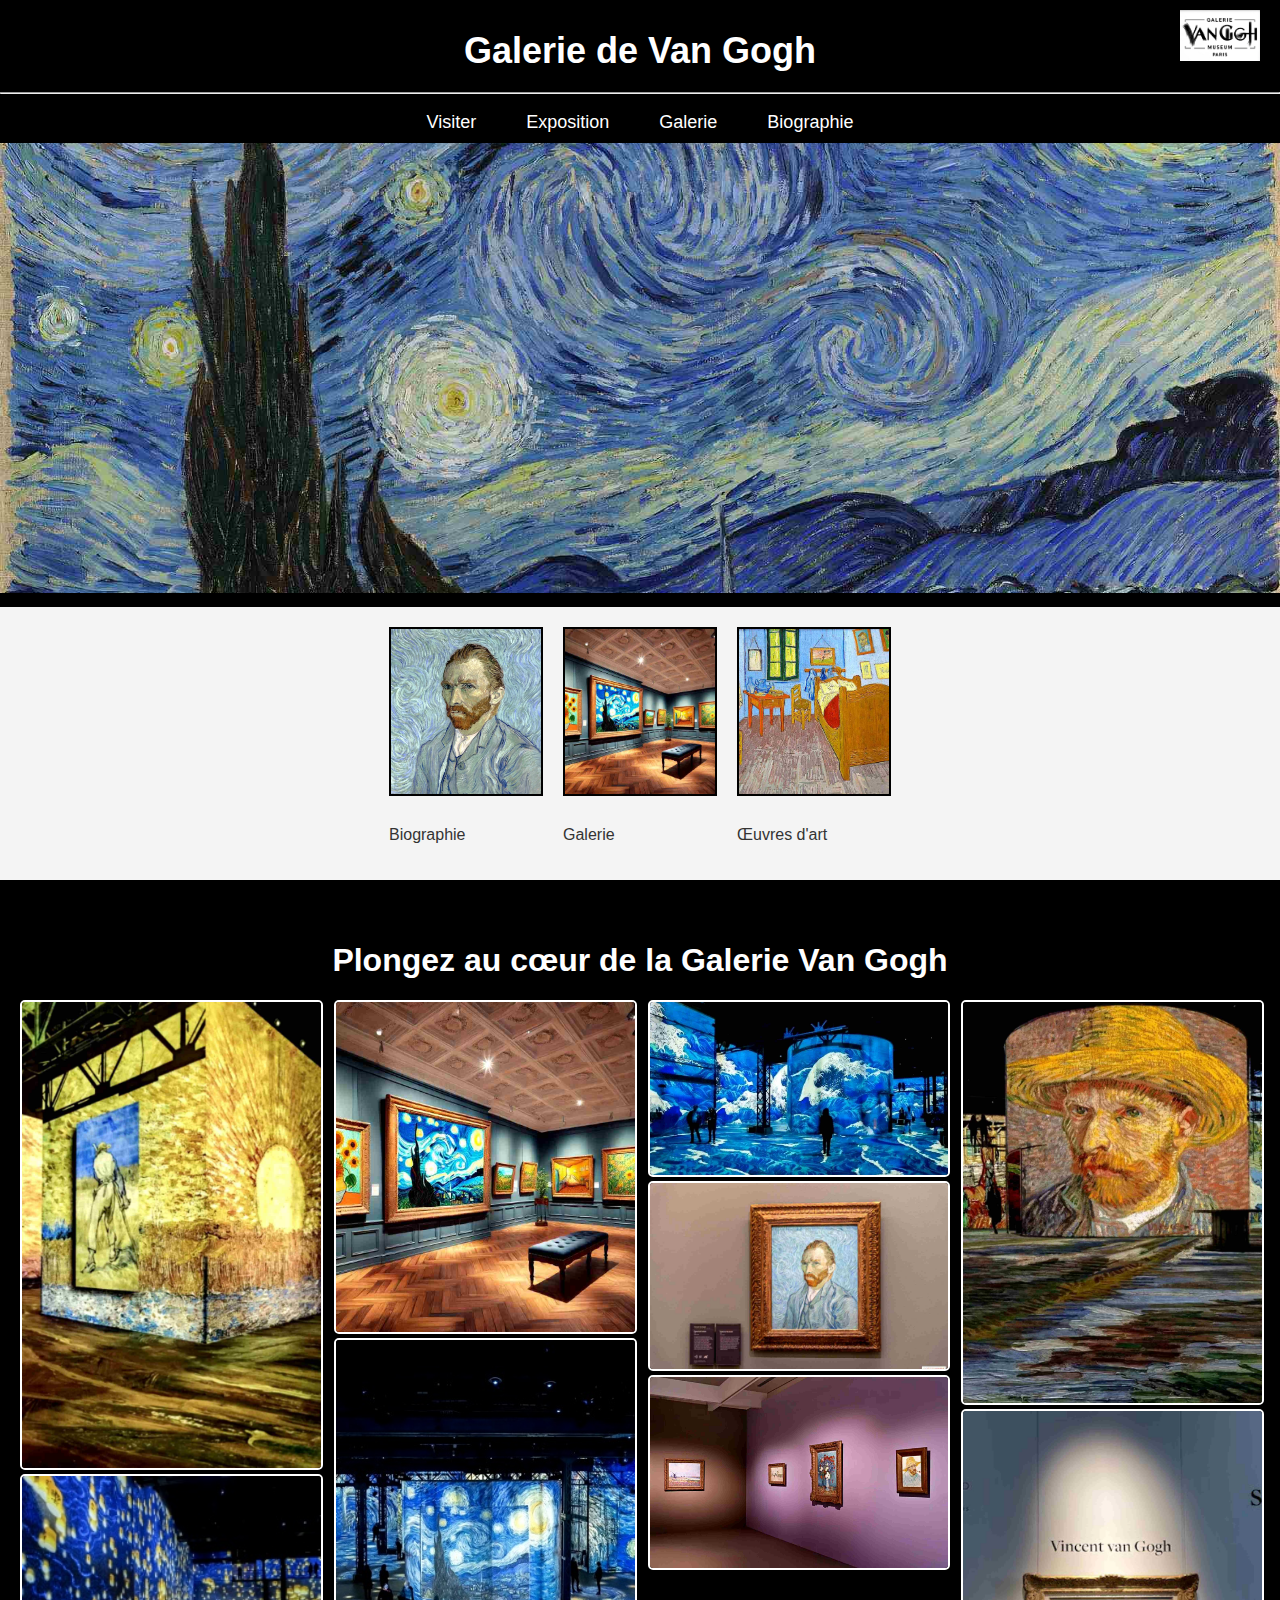
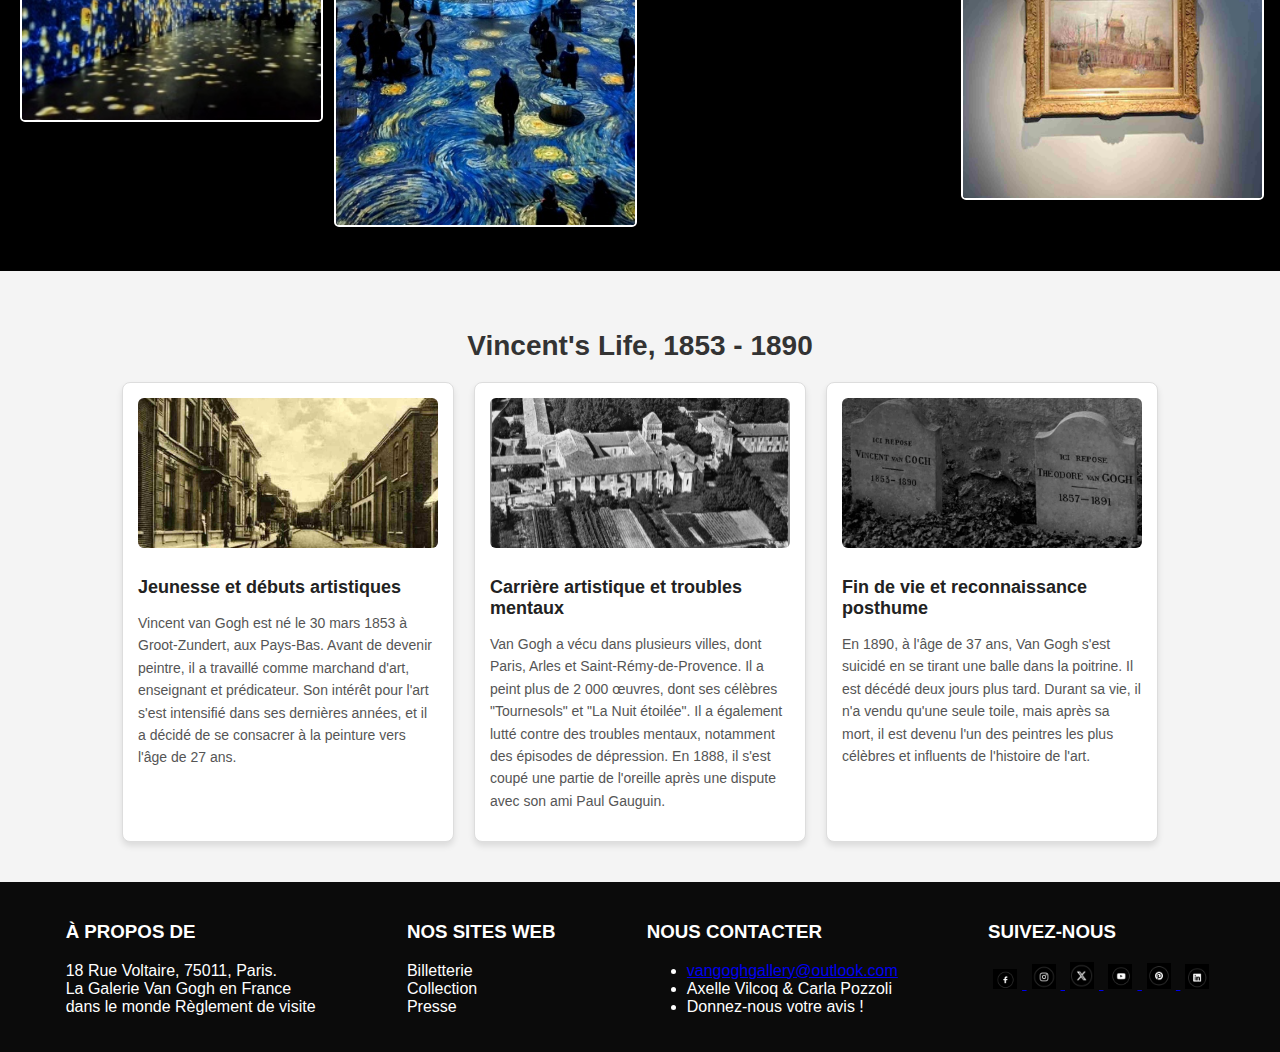
==== index.html @ bdb001a4 "Add files via upload" ====
<!DOCTYPE html>
<html lang="fr">
<head>
    <meta charset="UTF-8">
    <meta name="viewport" content="width=device-width, initial-scale=1.0">
    <title>Galerie Van Gogh</title>
    <link rel="stylesheet" href="style.css">
</head>
<body>
    <header>
        <div class="frame-1">
            <img src="images 2/logo.jpg" alt="Logo de la Galerie Van Gogh" class="logo">
        </div>
        <h1 class="main-title">Galerie de Van Gogh</h1>
        <hr class="separator">
        <nav>
            <ul>
                <li><a href="plan.html">Visiter</a></li>
                <li><a href="exposition.html">Exposition</a></li>
                <li><a href="#galerie">Galerie</a></li>
                <li><a href="#vincent-life">Biographie</a></li>
            </ul>
        </nav>
        <div class="banner">
            <img src="images 2/nuit étoilée.jpg" alt="La Nuit étoilée de Van Gogh">
        </div>
    </header>

    <main>
        <!-- Section Introduction -->
        <section class="intro">
            <div class="card">
                <img src="images 2/portrait.jpg" alt="Portrait de Van Gogh">
                <p>Biographie</p>
            </div>
            <div class="card">
                <img src="images 2/galerie.jpg" alt="Image de la galerie">
                <p>Galerie</p>
            </div>
            <div class="card">
                <img src="images 2/oeuvres.jpg" alt="Œuvre d'art">
                <p>Œuvres d'art</p>
            </div>
        </section>

        <!-- Section Galerie -->
        <section id="galerie">
            <h1>Plongez au cœur de la Galerie Van Gogh</h1>
            <div class="gallery-grid">
                <div class="colonne1">
                    <img src="images 2/jaune.jpg" alt="Autoportrait de Van Gogh">
                    <img src="images 2/immersion.jpg" alt="Exposition immersive">
                </div>
                <div class="colonne2">
                    <img src="images 2/galerie.jpg" alt="Galerie d'art">
                    <img src="images 2/nuit.png" alt="Nuit étoilée">
                </div>
                <div class="colonne3">
                    <img src="images 2/bleu.jpg" alt="exposition">
                    <img src="images 2/vangogh.png" alt="Exposition immersive">
                    <img src="images 2/violet.jpg" alt="Projections artistiques">
                </div>
                <div class="colonne4">
                    <img src="images 2/chapeau.jpg" alt="Salle d'exposition">
                    <img src="images 2/tableau.jpg" alt="Cadre artistique">
                </div>
            </div>
        </section>

        <section class="biographie" id="vincent-life">
            <h1 class="section-title">Vincent's Life, 1853 - 1890</h1>
            <div class="biographie-grid">
                <div class="biographie-card">
                    <img src="images 2/jeunesse.jpg" alt="Vincent van Gogh jeune" class="biographie-img">
                    <h2>Jeunesse et débuts artistiques</h2>
                    <p>Vincent van Gogh est né le 30 mars 1853 à Groot-Zundert, aux Pays-Bas. Avant de devenir peintre, il a travaillé comme marchand d'art, enseignant et prédicateur. Son intérêt pour l'art s'est intensifié dans ses dernières années, et il a décidé de se consacrer à la peinture vers l'âge de 27 ans.</p>
                </div>
                <div class="biographie-card">
                    <img src="images 2/carrière.jpg" alt="Carrière artistique de Vincent van Gogh" class="biographie-img">
                    <h2>Carrière artistique et troubles mentaux</h2>
                    <p>Van Gogh a vécu dans plusieurs villes, dont Paris, Arles et Saint-Rémy-de-Provence. Il a peint plus de 2 000 œuvres, dont ses célèbres "Tournesols" et "La Nuit étoilée". Il a également lutté contre des troubles mentaux, notamment des épisodes de dépression. En 1888, il s'est coupé une partie de l'oreille après une dispute avec son ami Paul Gauguin.</p>
                </div>
                <div class="biographie-card">
                    <img src="images 2/findevie.jpg" alt="Fin de vie de Vincent van Gogh" class="biographie-img">
                    <h2>Fin de vie et reconnaissance posthume</h2>
                    <p>En 1890, à l'âge de 37 ans, Van Gogh s'est suicidé en se tirant une balle dans la poitrine. Il est décédé deux jours plus tard. Durant sa vie, il n'a vendu qu'une seule toile, mais après sa mort, il est devenu l'un des peintres les plus célèbres et influents de l'histoire de l'art.</p>
                </div>
            </div>
        </section>
        
        
    </main>

    <footer>
        <div class="footer-section">
            <h3>À PROPOS DE</h3>
            <p>18 Rue Voltaire, 75011, Paris.<br>La Galerie Van Gogh en France
                dans le monde
                Règlement de visite</p>
        </div>
        <div class="footer-section">
            <h3>NOS SITES WEB</h3>
            <p>Billetterie<br>Collection<br>Presse</p>
        </div>
        <div class="footer-section">
            <h3>NOUS CONTACTER</h3>
            <ul>
                <li><a href="mailto:vangoghgallery@outlook.com">vangoghgallery@outlook.com</a></li>
                <li>Axelle Vilcoq & Carla Pozzoli</li>
                <li>Donnez-nous votre avis !</li>
            </ul>
        </div>
        <div class="footer-section">
            <h3>SUIVEZ-NOUS</h3>
            <div class="social-icons">
                <a href="https://www.facebook.com/share/19MvExBELb/" target="_blank" aria-label="Facebook">
                    <img src="images 2/facebook.jpeg" alt="Facebook">
                </a>
                <a href="https://www.instagram.com/vangoghmuseum/" target="_blank" aria-label="Instagram">
                    <img src="images 2/instagram.jpeg" alt="Instagram">
                </a>
                <a href="https://x.com/vangoghmuseum" target="_blank" aria-label="Twitter">
                    <img src="images 2/twitter.jpeg" alt="Twitter">
                </a>
                <a href="https://m.youtube.com/@VanGoghMuseum" target="_blank" aria-label="YouTube">
                    <img src="images 2/youtube.jpeg" alt="YouTube">
                </a>
                <a href="https://fr.pinterest.com/axellevlq/" target="_blank" aria-label="Pinterest">
                    <img src="images 2/pinterest.jpeg" alt="Pinterest">
                </a>
                <a href="https://www.linkedin.com/in/axelle-vilcoq-04604a271/" target="_blank" aria-label="LinkedIn">
                    <img src="images 2/linkedin.jpeg" alt="LinkedIn">
                </a>
            </div>
        </div>
    </footer>
</body>
</html>
---- style.css ----
body {
    font-family: 'Kaisei HarunoUmi', sans-serif;
    margin: 0;
    padding: 0;
    background-color: #f4f4f4;
    color: #333;
}

header {
    text-align: center;
    background-color: #000;
    color: #fff;
    padding: 10px 0;
}

.frame-1 .logo {
    position: absolute;
    top: 10px;
    right: 20px;
    width: 80px;
}

.main-title {
    font-size: 36px;
    margin: 20px 0;
}

.banner img {
    width: 100%;
    max-width: 1450px;
    height: 450px;
    object-fit: cover;
}

nav {
    background-color: #000;
    padding: 10px 0;
}

nav ul {
    display: flex;
    justify-content: center;
    list-style: none;
    padding: 0;
    margin: 0;
}

nav li {
    margin: 0 15px;
}

nav a {
    color: #fff;
    text-decoration: none;
    font-size: 18px;
    padding: 5px 10px;
}

nav a:hover {
    background-color: #555;
    border-radius: 5px;
}

.intro {
    display: flex;
    justify-content: center;
    gap: 20px;
    margin: 20px;
}

.card img {
    width: 150px;
    border: 2px solid #000;
    margin-bottom: 10px;
}

#galerie {
    background-color: #000;
    color: #fff;
    padding: 40px 20px;
    text-align: center;
}

.gallery-grid {
    display: grid;
    grid-template-columns: repeat(4, 1fr);
    gap: 15px;
}

.gallery-grid img {
    width: 100%;
    height: auto;
    border: 2px solid #fff;
    border-radius: 5px;
}
/* Section Biographie */
.biographie {
    background-color: #f4f4f4;
    padding: 40px 20px;
    text-align: center;
}

.section-title {
    font-size: 28px;
    color: #333;
    margin-bottom: 20px;
    font-weight: bold;
    text-transform: none;
}

.biographie-grid {
    display: flex;
    justify-content: center;
    gap: 20px;
    flex-wrap: wrap;
}

.biographie-card {
    background-color: #fff;
    border: 1px solid #ddd;
    border-radius: 8px;
    width: 300px;
    padding: 15px;
    text-align: left;
    box-shadow: 0 4px 6px rgba(0, 0, 0, 0.1);
    transition: transform 0.2s ease, box-shadow 0.2s ease;
}

.biographie-card:hover {
    transform: translateY(-5px);
    box-shadow: 0 8px 12px rgba(0, 0, 0, 0.2);
}

.biographie-img {
    width: 100%;
    height: 150px;
    object-fit: cover;
    border-radius: 6px;
    margin-bottom: 10px;
}

.biographie-card h2 {
    font-size: 18px;
    color: #222;
    margin-bottom: 10px;
    font-weight: bold;
}

.biographie-card p {
    font-size: 14px;
    color: #555;
    line-height: 1.6;
}

/* Responsive Design */
@media screen and (max-width: 768px) {
    .biographie-grid {
        flex-direction: column;
        align-items: center;
    }

    .biographie-card {
        width: 100%;
        max-width: 400px;
    }
}

footer {
    background-color: #0b0b0b;
    color: #fff;
    display: flex;
    justify-content: space-around;
    padding: 20px;
}

footer .footer-section {
    max-width: 250px;
}

.social-icons img {
    width: 24px;
    margin: 0 5px;
    transition: transform 0.3s ease;
}

.social-icons img:hover {
    transform: scale(1.1);
}

/* Responsive design */
@media screen and (max-width: 768px) {
    .intro {
        flex-direction: column;
        align-items: center;
    }

    .gallery-grid {
        grid-template-columns: repeat(2, 1fr);
    }

    footer {
        flex-direction: column;
        align-items: center;
    }
}

@media screen and (max-width: 480px) {
    .main-title {
        font-size: 24px;
    }

    .gallery-grid {
        grid-template-columns: 1fr;
    }
}


/* Responsive Design pour les petits écrans */
@media screen and (max-width: 768px) {
    footer {
        padding: 15px;
    }

    .social-icons img {
        width: 20px; /* Réduction des icônes sur les petits écrans */
    }
}
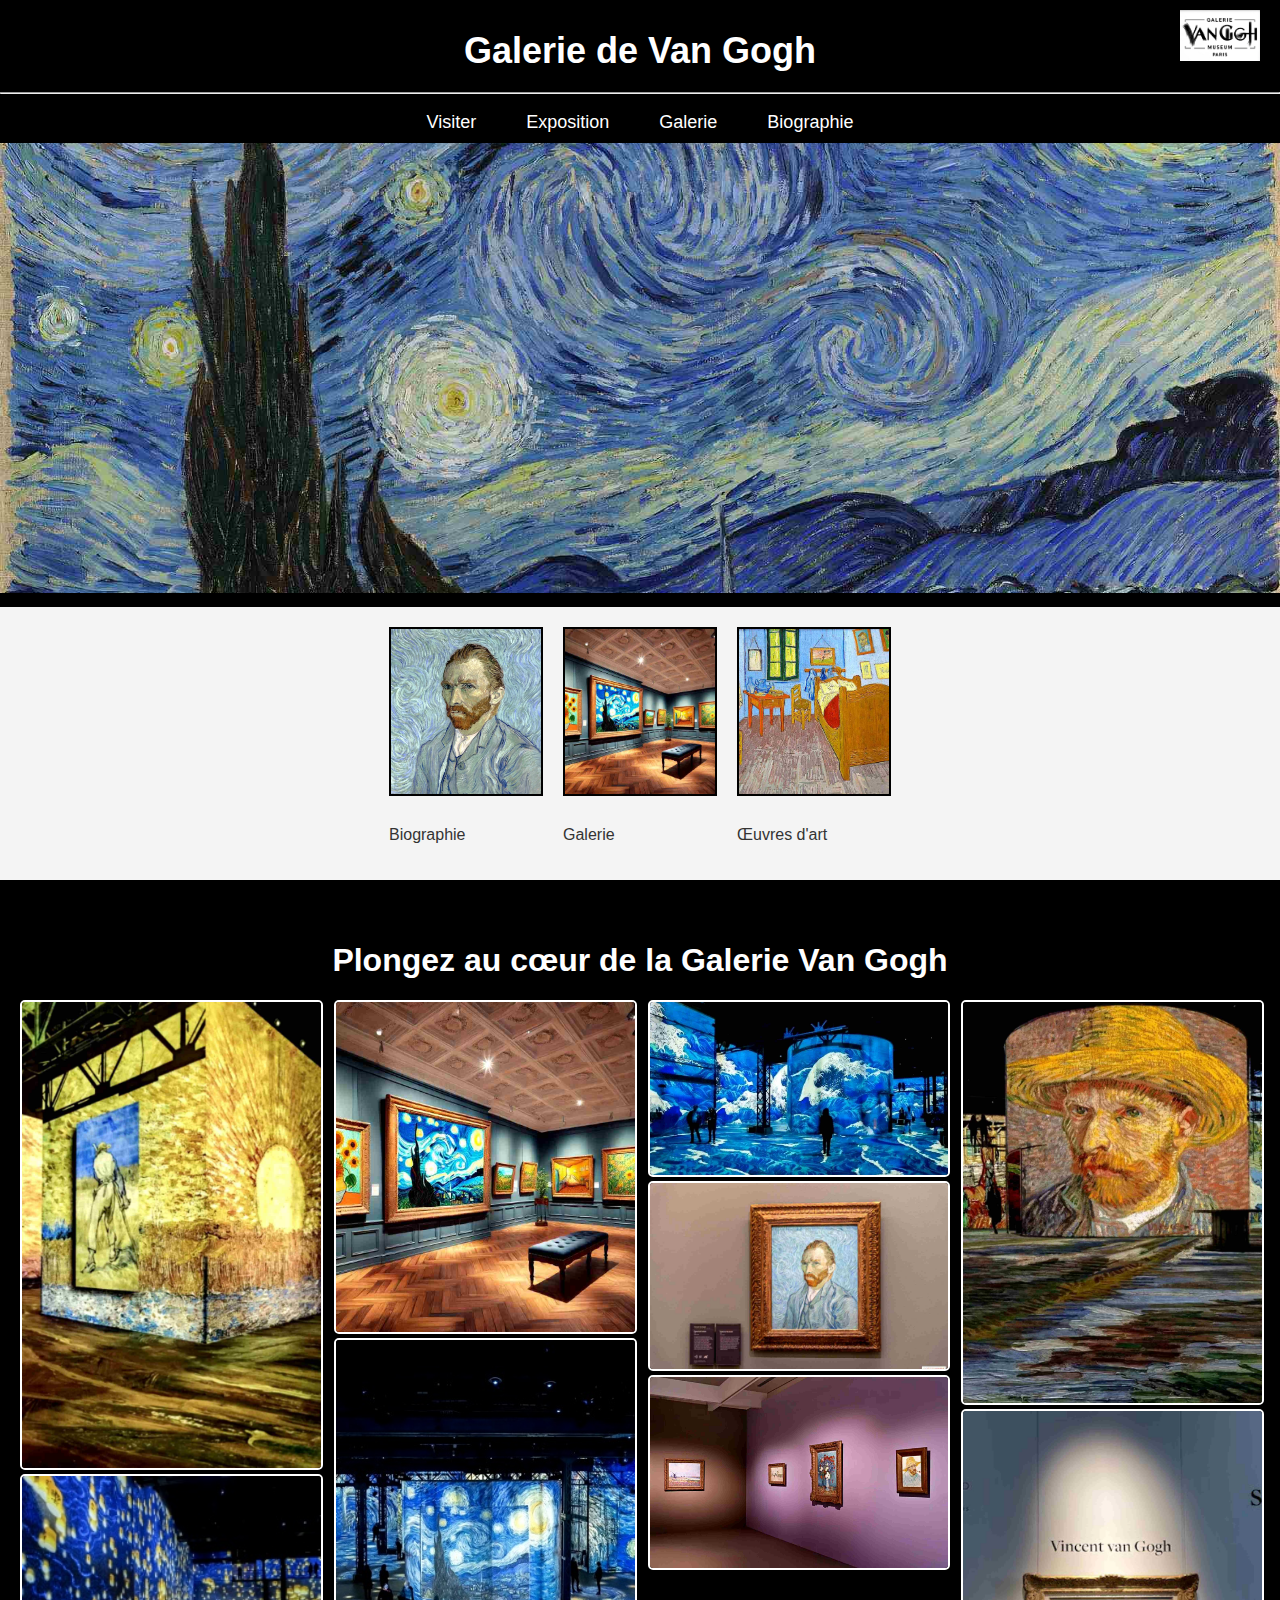
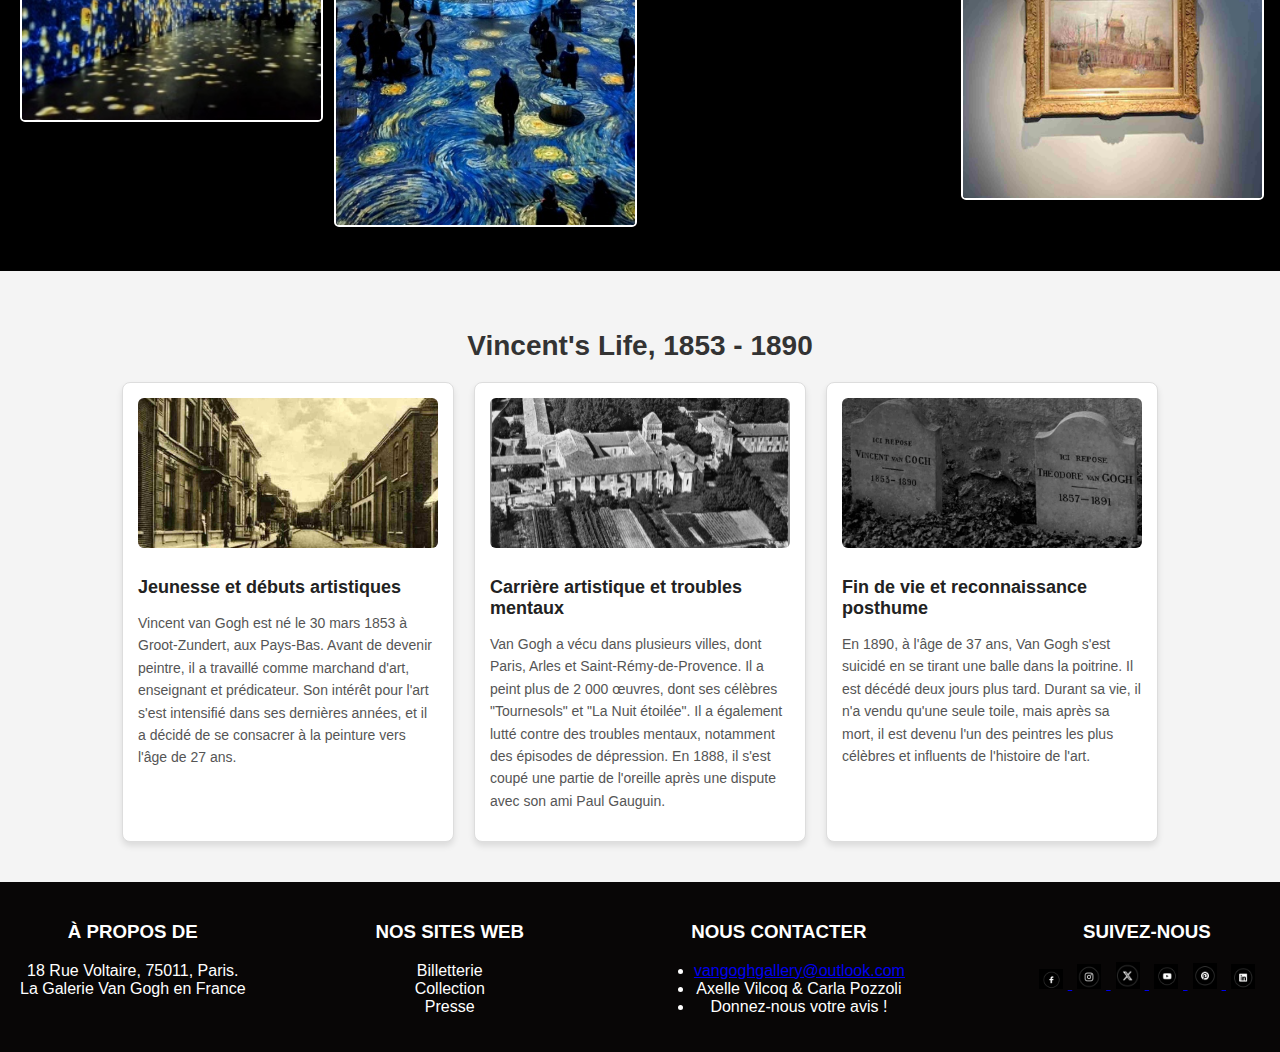
==== commit 2e22c078: "Add files via upload" ====
--- a/index.html
+++ b/index.html
@@ -9,7 +9,7 @@
 <body>
     <header>
         <div class="frame-1">
-            <img src="images 2/logo.jpg" alt="Logo de la Galerie Van Gogh" class="logo">
+            <img src="images 2/logo.png" alt="Logo de la Galerie Van Gogh" class="logo">
         </div>
         <h1 class="main-title">Galerie de Van Gogh</h1>
         <hr class="separator">
@@ -22,7 +22,7 @@
             </ul>
         </nav>
         <div class="banner">
-            <img src="images 2/nuit étoilée.jpg" alt="La Nuit étoilée de Van Gogh">
+            <img src="images 2/nuit étoilée.png" alt="La Nuit étoilée de Van Gogh">
         </div>
     </header>
 
@@ -30,15 +30,15 @@
         <!-- Section Introduction -->
         <section class="intro">
             <div class="card">
-                <img src="images 2/portrait.jpg" alt="Portrait de Van Gogh">
+                <img src="images 2/portrait.png" alt="Portrait de Van Gogh">
                 <p>Biographie</p>
             </div>
             <div class="card">
-                <img src="images 2/galerie.jpg" alt="Image de la galerie">
+                <img src="images 2/galerie.png" alt="Image de la galerie">
                 <p>Galerie</p>
             </div>
             <div class="card">
-                <img src="images 2/oeuvres.jpg" alt="Œuvre d'art">
+                <img src="images 2/oeuvres.png" alt="Œuvre d'art">
                 <p>Œuvres d'art</p>
             </div>
         </section>
@@ -48,21 +48,21 @@
             <h1>Plongez au cœur de la Galerie Van Gogh</h1>
             <div class="gallery-grid">
                 <div class="colonne1">
-                    <img src="images 2/jaune.jpg" alt="Autoportrait de Van Gogh">
-                    <img src="images 2/immersion.jpg" alt="Exposition immersive">
+                    <img src="images 2/jaune.png" alt="Autoportrait de Van Gogh">
+                    <img src="images 2/immersion.png" alt="Exposition immersive">
                 </div>
                 <div class="colonne2">
-                    <img src="images 2/galerie.jpg" alt="Galerie d'art">
+                    <img src="images 2/galerie.png" alt="Galerie d'art">
                     <img src="images 2/nuit.png" alt="Nuit étoilée">
                 </div>
                 <div class="colonne3">
-                    <img src="images 2/bleu.jpg" alt="exposition">
+                    <img src="images 2/bleu.png" alt="exposition">
                     <img src="images 2/vangogh.png" alt="Exposition immersive">
-                    <img src="images 2/violet.jpg" alt="Projections artistiques">
+                    <img src="images 2/violet.png" alt="Projections artistiques">
                 </div>
                 <div class="colonne4">
-                    <img src="images 2/chapeau.jpg" alt="Salle d'exposition">
-                    <img src="images 2/tableau.jpg" alt="Cadre artistique">
+                    <img src="images 2/chapeau.png" alt="Salle d'exposition">
+                    <img src="images 2/tableau.png" alt="Cadre artistique">
                 </div>
             </div>
         </section>
@@ -71,17 +71,17 @@
             <h1 class="section-title">Vincent's Life, 1853 - 1890</h1>
             <div class="biographie-grid">
                 <div class="biographie-card">
-                    <img src="images 2/jeunesse.jpg" alt="Vincent van Gogh jeune" class="biographie-img">
+                    <img src="images 2/jeunesse.png" alt="Vincent van Gogh jeune" class="biographie-img">
                     <h2>Jeunesse et débuts artistiques</h2>
                     <p>Vincent van Gogh est né le 30 mars 1853 à Groot-Zundert, aux Pays-Bas. Avant de devenir peintre, il a travaillé comme marchand d'art, enseignant et prédicateur. Son intérêt pour l'art s'est intensifié dans ses dernières années, et il a décidé de se consacrer à la peinture vers l'âge de 27 ans.</p>
                 </div>
                 <div class="biographie-card">
-                    <img src="images 2/carrière.jpg" alt="Carrière artistique de Vincent van Gogh" class="biographie-img">
+                    <img src="images 2/carrière.png" alt="Carrière artistique de Vincent van Gogh" class="biographie-img">
                     <h2>Carrière artistique et troubles mentaux</h2>
                     <p>Van Gogh a vécu dans plusieurs villes, dont Paris, Arles et Saint-Rémy-de-Provence. Il a peint plus de 2 000 œuvres, dont ses célèbres "Tournesols" et "La Nuit étoilée". Il a également lutté contre des troubles mentaux, notamment des épisodes de dépression. En 1888, il s'est coupé une partie de l'oreille après une dispute avec son ami Paul Gauguin.</p>
                 </div>
                 <div class="biographie-card">
-                    <img src="images 2/findevie.jpg" alt="Fin de vie de Vincent van Gogh" class="biographie-img">
+                    <img src="images 2/findevie.png" alt="Fin de vie de Vincent van Gogh" class="biographie-img">
                     <h2>Fin de vie et reconnaissance posthume</h2>
                     <p>En 1890, à l'âge de 37 ans, Van Gogh s'est suicidé en se tirant une balle dans la poitrine. Il est décédé deux jours plus tard. Durant sa vie, il n'a vendu qu'une seule toile, mais après sa mort, il est devenu l'un des peintres les plus célèbres et influents de l'histoire de l'art.</p>
                 </div>
@@ -94,9 +94,7 @@
     <footer>
         <div class="footer-section">
             <h3>À PROPOS DE</h3>
-            <p>18 Rue Voltaire, 75011, Paris.<br>La Galerie Van Gogh en France
-                dans le monde
-                Règlement de visite</p>
+            <p>18 Rue Voltaire, 75011, Paris.<br>La Galerie Van Gogh en France</p>
         </div>
         <div class="footer-section">
             <h3>NOS SITES WEB</h3>
--- a/style.css
+++ b/style.css
@@ -152,31 +152,21 @@
     line-height: 1.6;
 }
 
-/* Responsive Design */
-@media screen and (max-width: 768px) {
-    .biographie-grid {
-        flex-direction: column;
-        align-items: center;
-    }
-
-    .biographie-card {
-        width: 100%;
-        max-width: 400px;
-    }
-}
-
+/* Style global pour le footer */
 footer {
-    background-color: #0b0b0b;
-    color: #fff;
-    display: flex;
-    justify-content: space-around;
+    background-color: #080606;
+    color: white;
+    display: flex;
+    justify-content: space-between;
     padding: 20px;
-}
-
-footer .footer-section {
+    text-align: center;
+}
+
+footer div {
     max-width: 250px;
 }
 
+/* Icônes des réseaux sociaux */
 .social-icons img {
     width: 24px;
     margin: 0 5px;
@@ -187,41 +177,52 @@
     transform: scale(1.1);
 }
 
-/* Responsive design */
+/* Responsive Design global */
 @media screen and (max-width: 768px) {
+    /* Footer */
+    footer {
+        flex-direction: column;
+        align-items: center;
+        padding: 15px; /* Réduction du padding */
+    }
+
+    .social-icons img {
+        width: 20px; /* Réduction des icônes */
+    }
+
+    /* Section biographie */
+    .biographie-grid {
+        flex-direction: column;
+        align-items: center;
+    }
+
+    .biographie-card {
+        width: 100%;
+        max-width: 400px;
+    }
+
+    /* Section intro */
     .intro {
         flex-direction: column;
         align-items: center;
     }
 
+    /* Galerie */
     .gallery-grid {
-        grid-template-columns: repeat(2, 1fr);
-    }
-
-    footer {
-        flex-direction: column;
-        align-items: center;
-    }
-}
-
+        grid-template-columns: repeat(2, 1fr); /* Deux colonnes */
+        gap: 15px; /* Espacement entre les éléments */
+    }
+}
+
+/* Responsive pour les écrans très petits */
 @media screen and (max-width: 480px) {
+    /* Titre principal */
     .main-title {
-        font-size: 24px;
-    }
-
+        font-size: 24px; /* Taille réduite pour les petits écrans */
+    }
+
+    /* Galerie */
     .gallery-grid {
-        grid-template-columns: 1fr;
-    }
-}
-
-
-/* Responsive Design pour les petits écrans */
-@media screen and (max-width: 768px) {
-    footer {
-        padding: 15px;
-    }
-
-    .social-icons img {
-        width: 20px; /* Réduction des icônes sur les petits écrans */
-    }
-}
+        grid-template-columns: 1fr; /* Une seule colonne */
+    }
+}
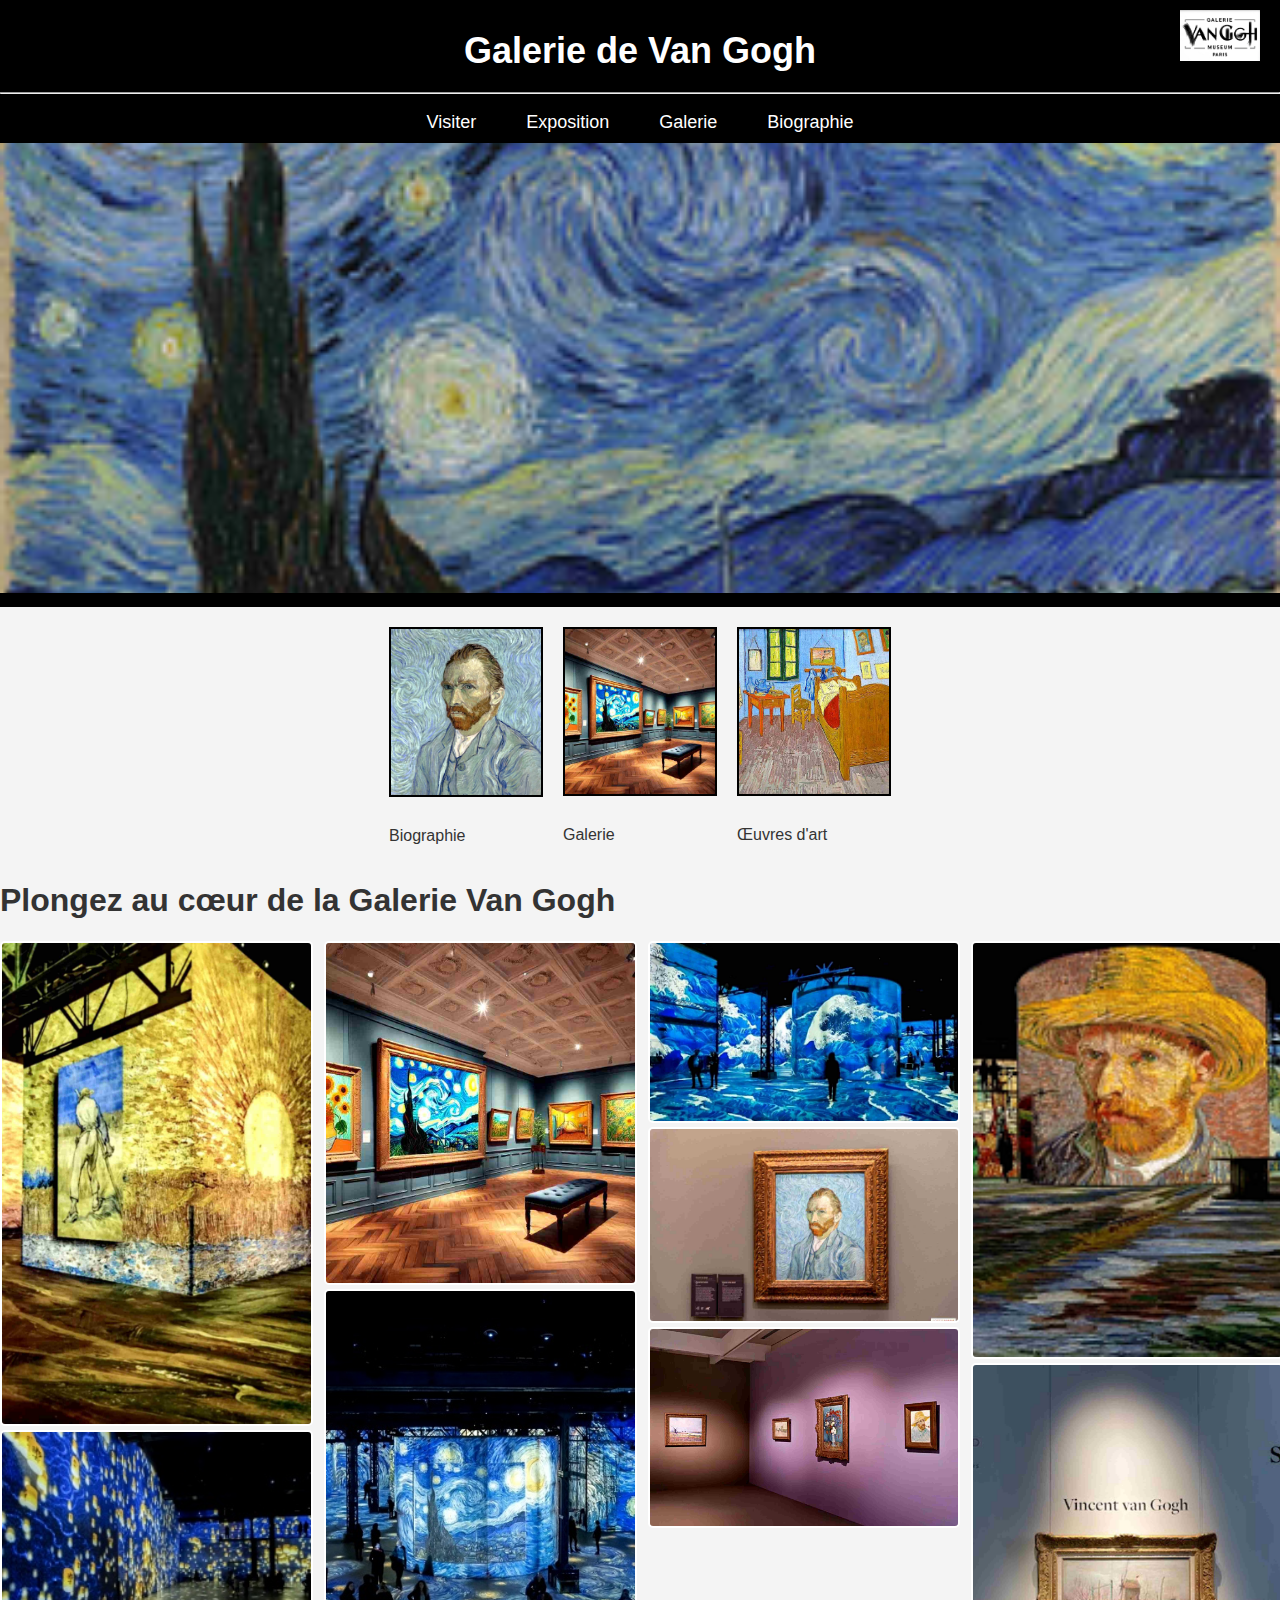
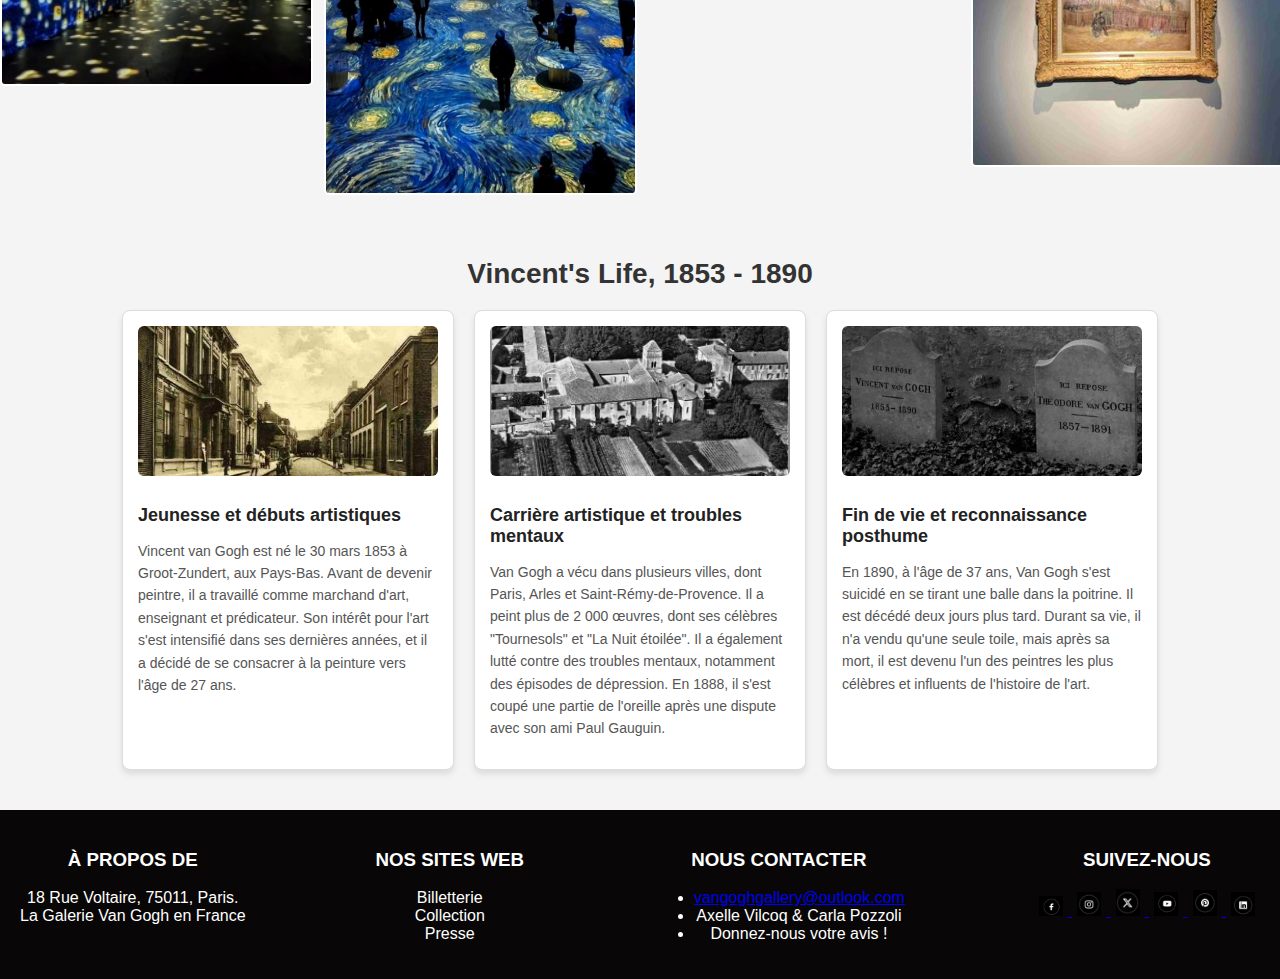
==== commit dca65144: "index.html" ====
--- a/index.html
+++ b/index.html
@@ -27,7 +27,7 @@
     </header>
 
     <main>
-        <!-- Section Introduction -->
+        
         <section class="intro">
             <div class="card">
                 <img src="images 2/portrait.png" alt="Portrait de Van Gogh">
@@ -44,7 +44,7 @@
         </section>
 
         <!-- Section Galerie -->
-        <section id="galerie">
+    
             <h1>Plongez au cœur de la Galerie Van Gogh</h1>
             <div class="gallery-grid">
                 <div class="colonne1">
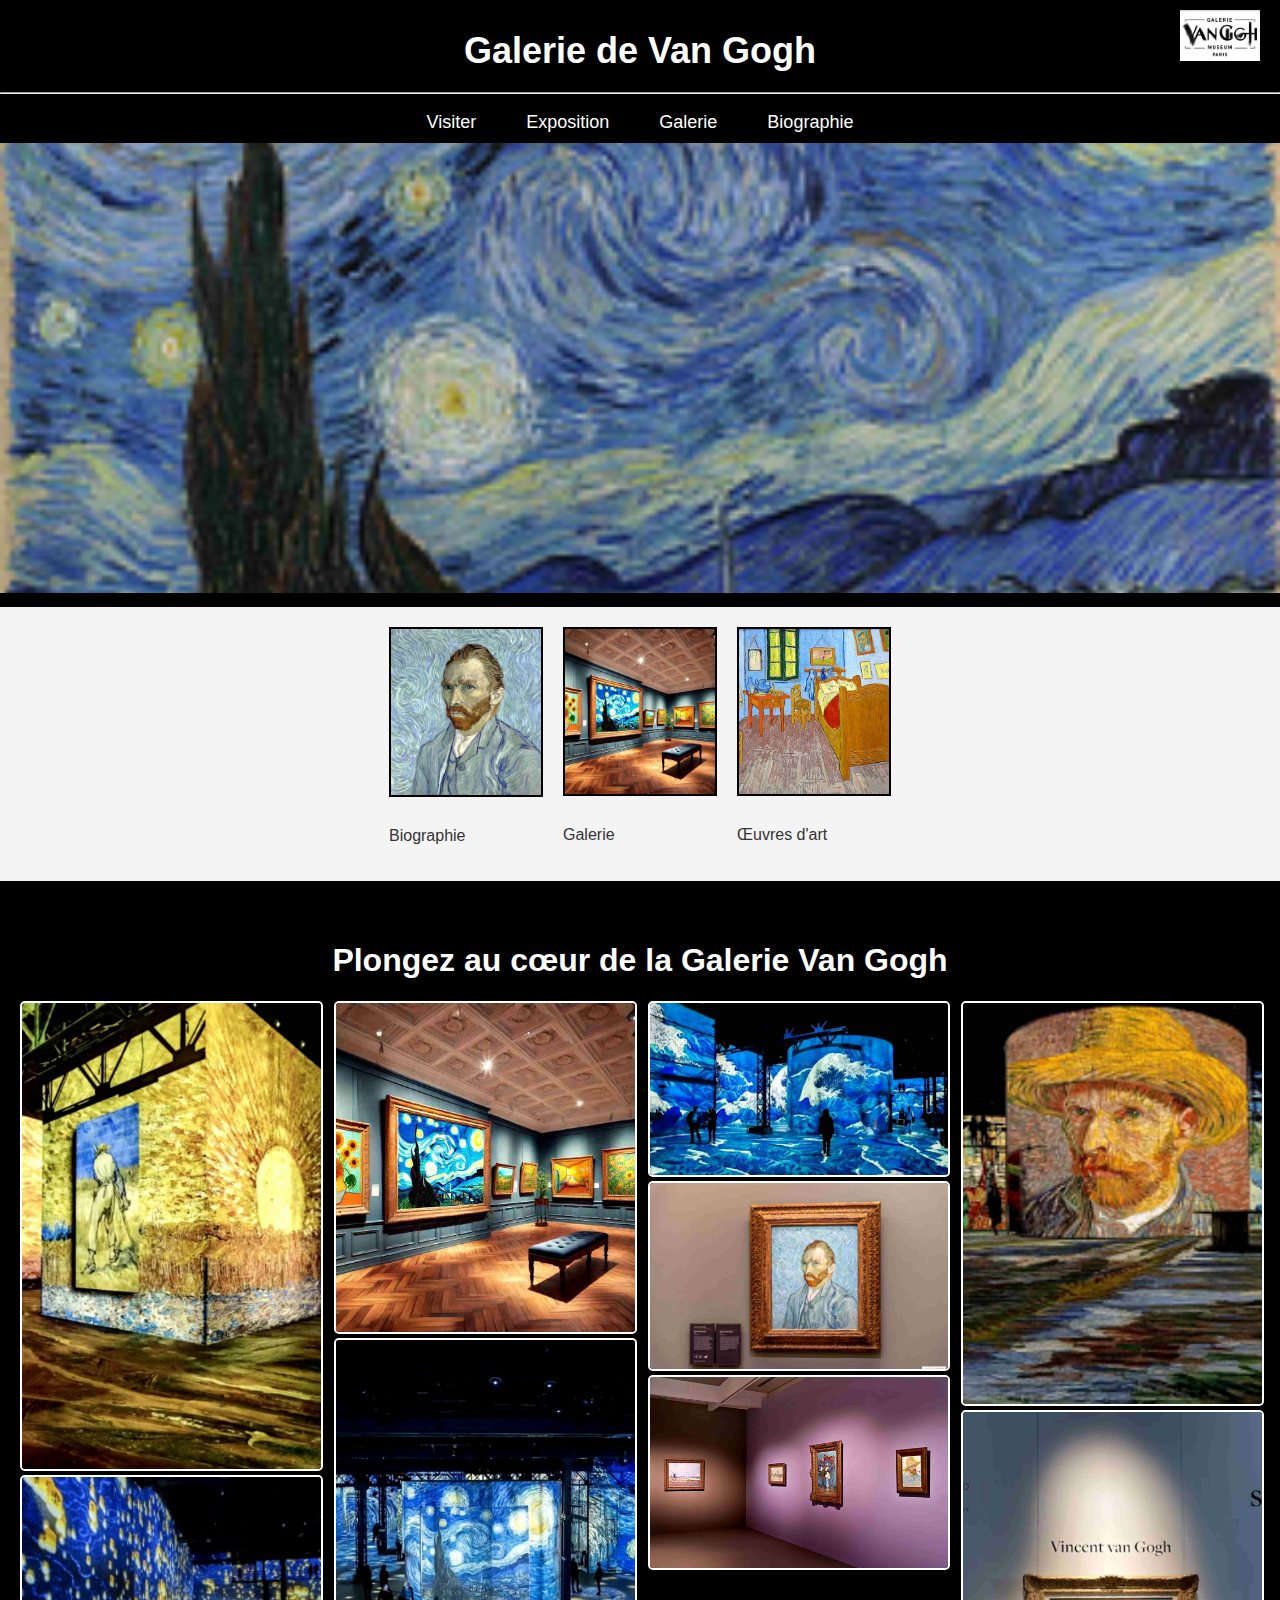
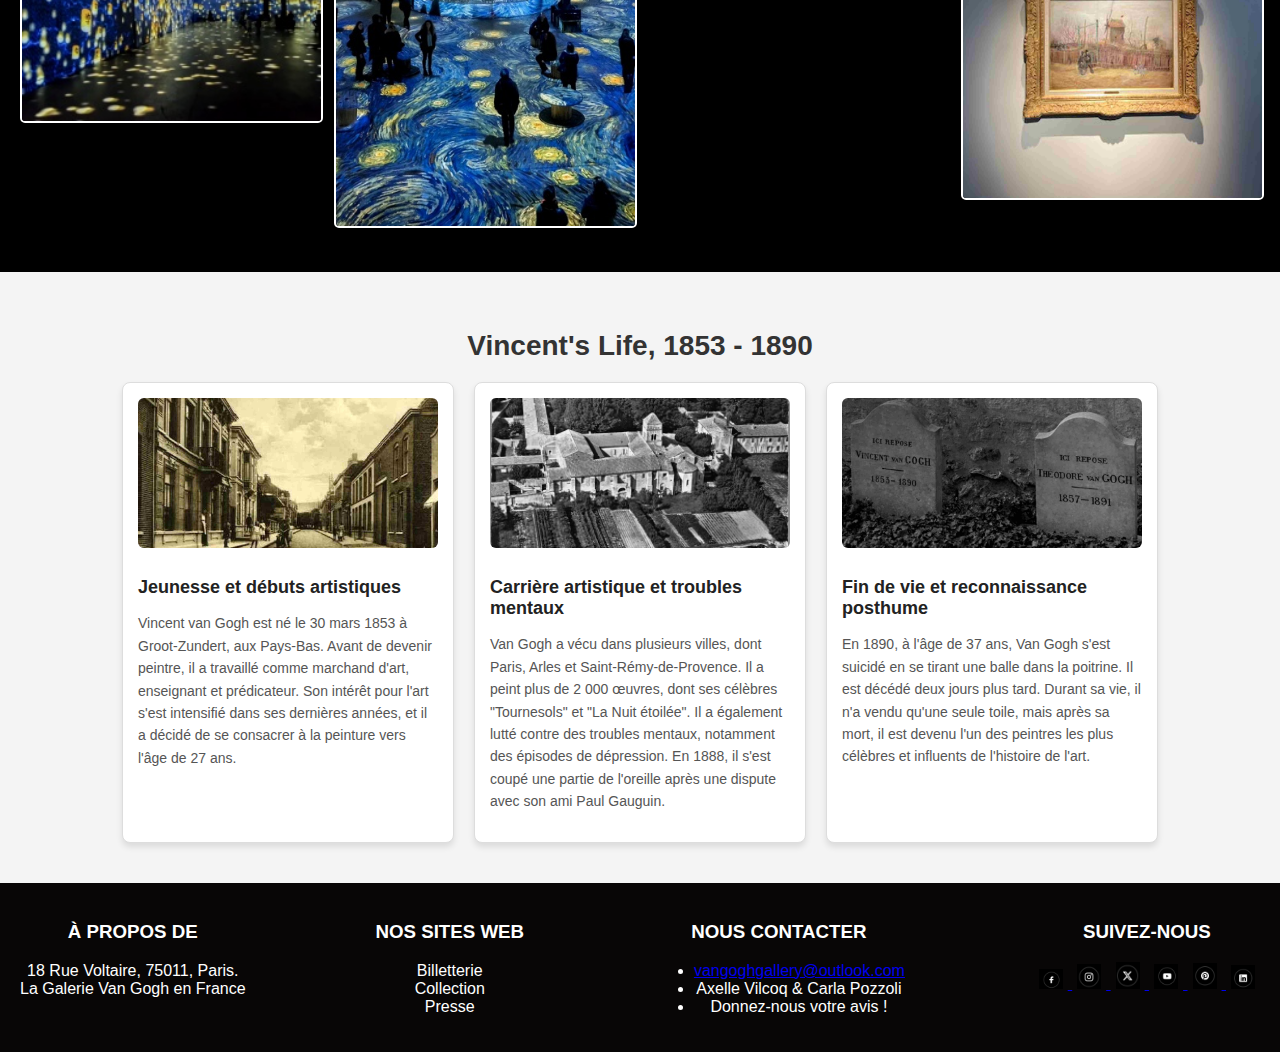
==== commit 4e303642: "index.html" ====
--- a/index.html
+++ b/index.html
@@ -44,7 +44,7 @@
         </section>
 
         <!-- Section Galerie -->
-    
+            <section id="galerie">
             <h1>Plongez au cœur de la Galerie Van Gogh</h1>
             <div class="gallery-grid">
                 <div class="colonne1">
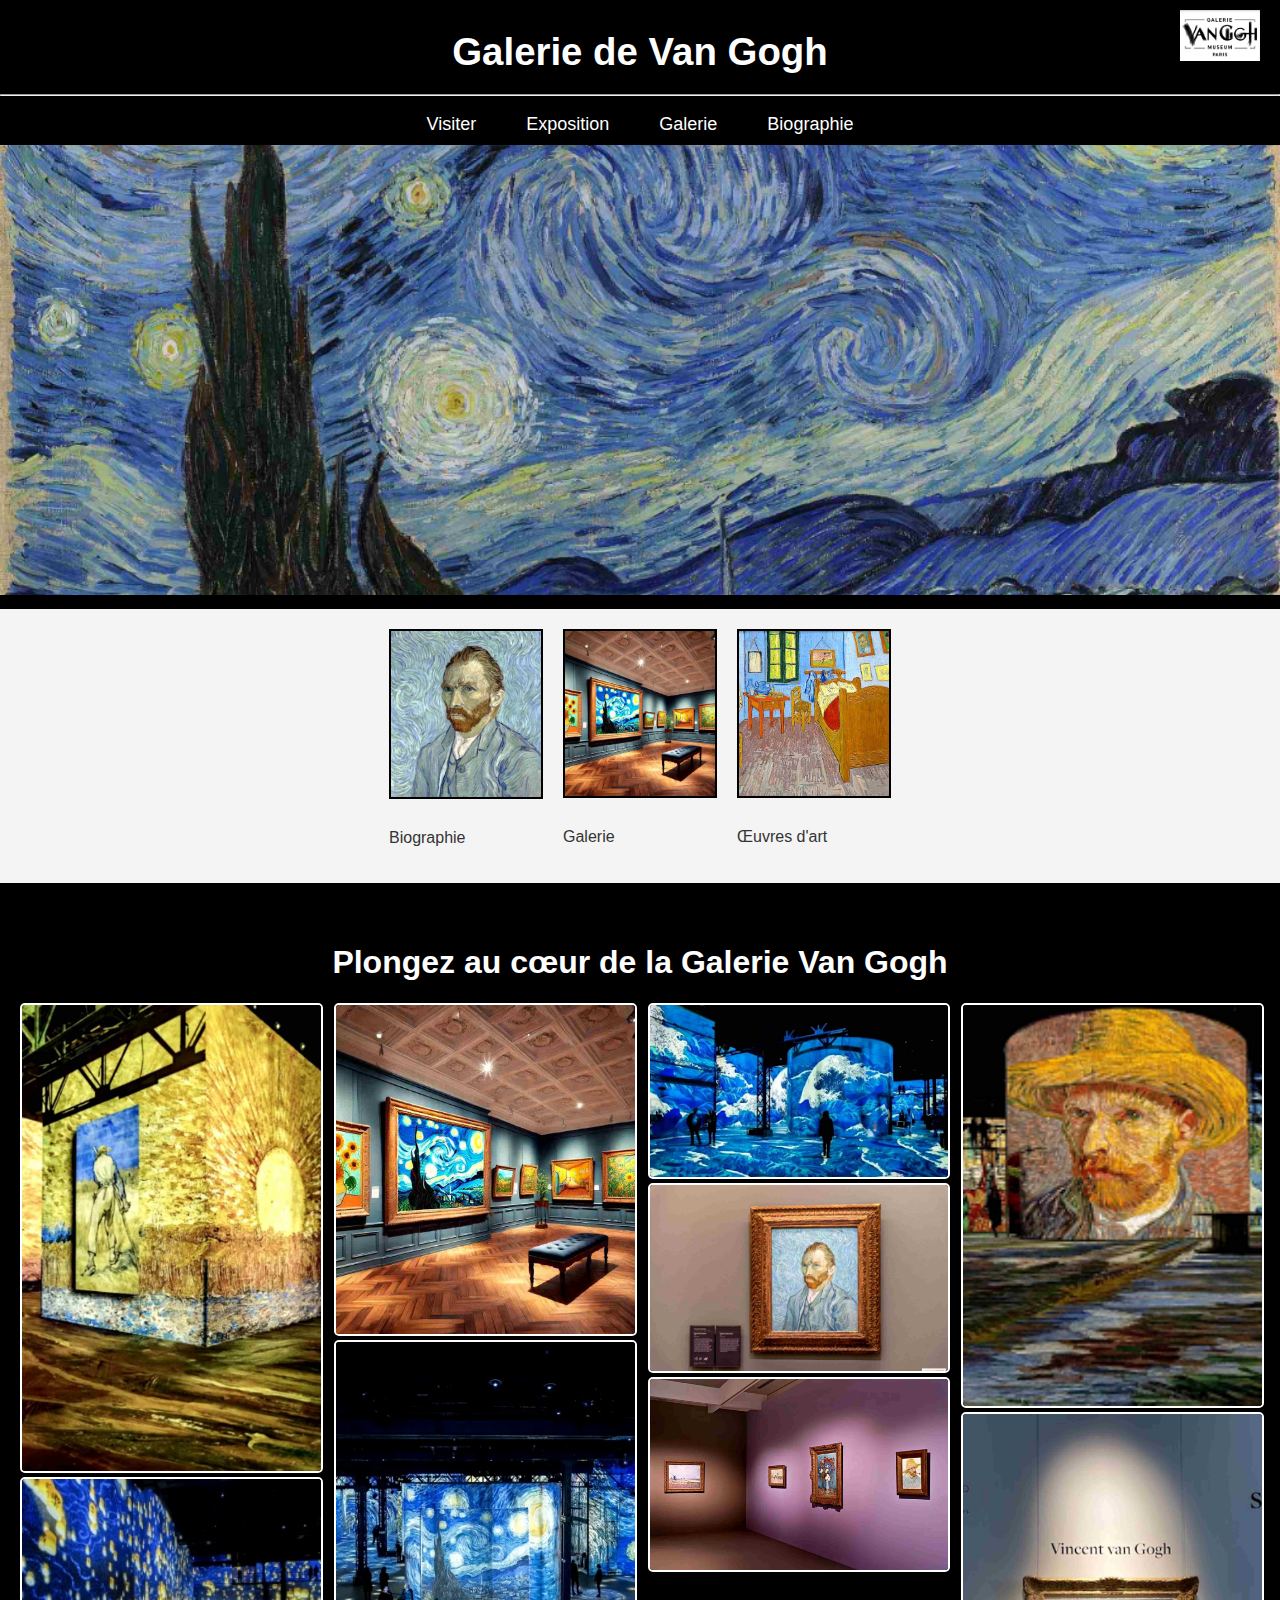
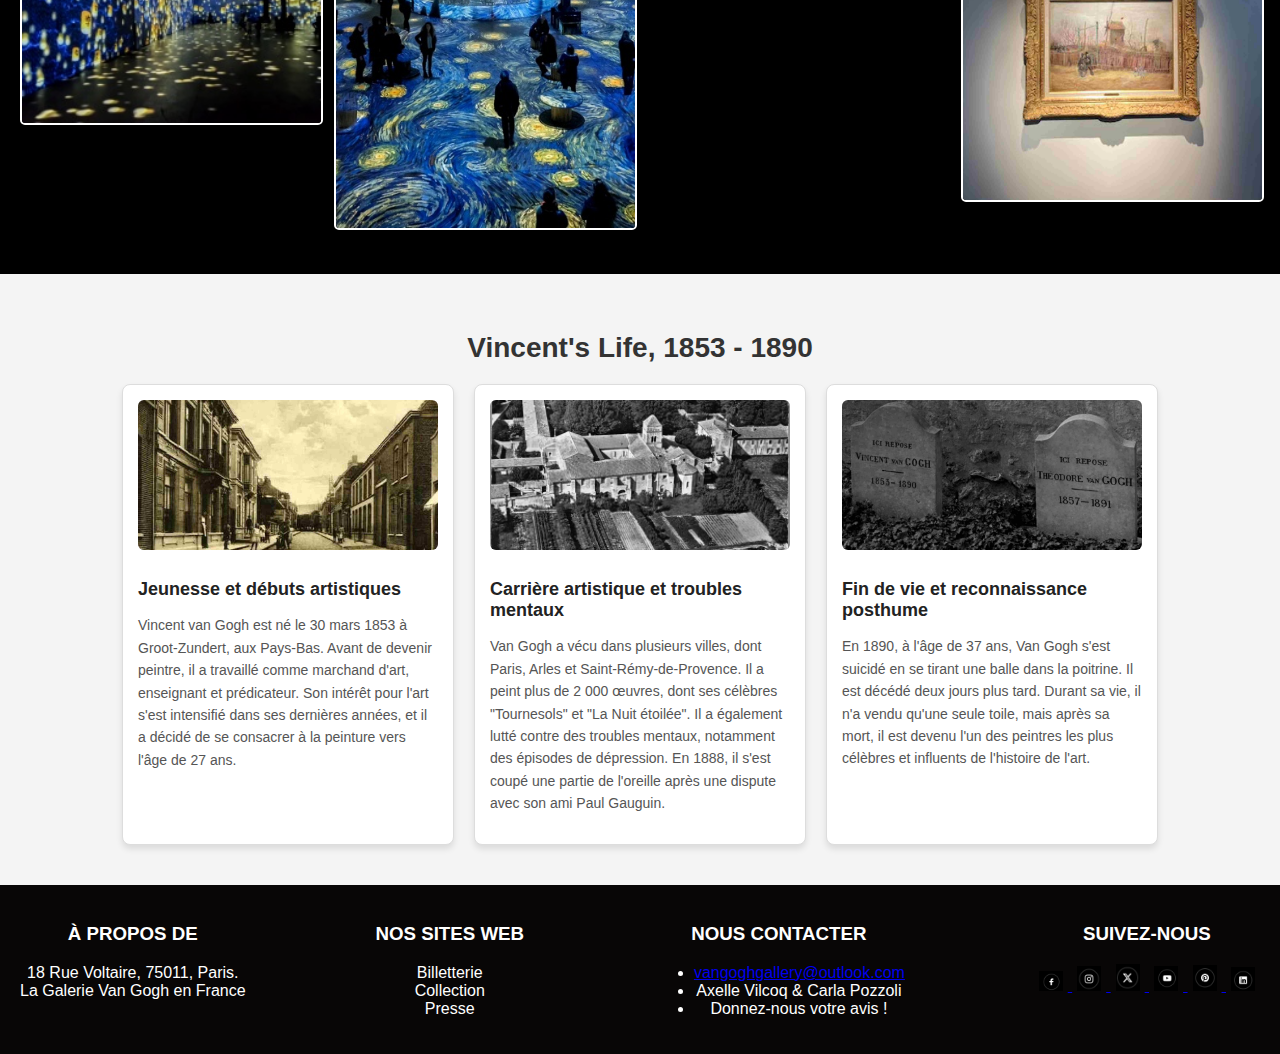
==== commit 5f270a4b: "Add files via upload" ====
--- a/index.html
+++ b/index.html
@@ -10,8 +10,8 @@
     <header>
         <div class="frame-1">
             <img src="images 2/logo.png" alt="Logo de la Galerie Van Gogh" class="logo">
-        </div>
-        <h1 class="main-title">Galerie de Van Gogh</h1>
+            <h1 class="main-title">Galerie de Van Gogh</h1>
+    </div>
         <hr class="separator">
         <nav>
             <ul>
@@ -22,12 +22,13 @@
             </ul>
         </nav>
         <div class="banner">
-            <img src="images 2/nuit étoilée.png" alt="La Nuit étoilée de Van Gogh">
+        
+            <img src="images 2/nuit étoilée.png" alt="La Nuit étoilée de Van Gogh"  >
         </div>
     </header>
 
     <main>
-        
+        <!-- Section Introduction -->
         <section class="intro">
             <div class="card">
                 <img src="images 2/portrait.png" alt="Portrait de Van Gogh">
@@ -44,7 +45,7 @@
         </section>
 
         <!-- Section Galerie -->
-            <section id="galerie">
+        <section id="galerie">
             <h1>Plongez au cœur de la Galerie Van Gogh</h1>
             <div class="gallery-grid">
                 <div class="colonne1">
--- a/style.css
+++ b/style.css
@@ -21,7 +21,7 @@
 }
 
 .main-title {
-    font-size: 36px;
+    font-size: 3vw;
     margin: 20px 0;
 }
 
@@ -30,6 +30,7 @@
     max-width: 1450px;
     height: 450px;
     object-fit: cover;
+    
 }
 
 nav {
@@ -219,7 +220,7 @@
     /* Titre principal */
     .main-title {
         font-size: 24px; /* Taille réduite pour les petits écrans */
-    }
+      }
 
     /* Galerie */
     .gallery-grid {
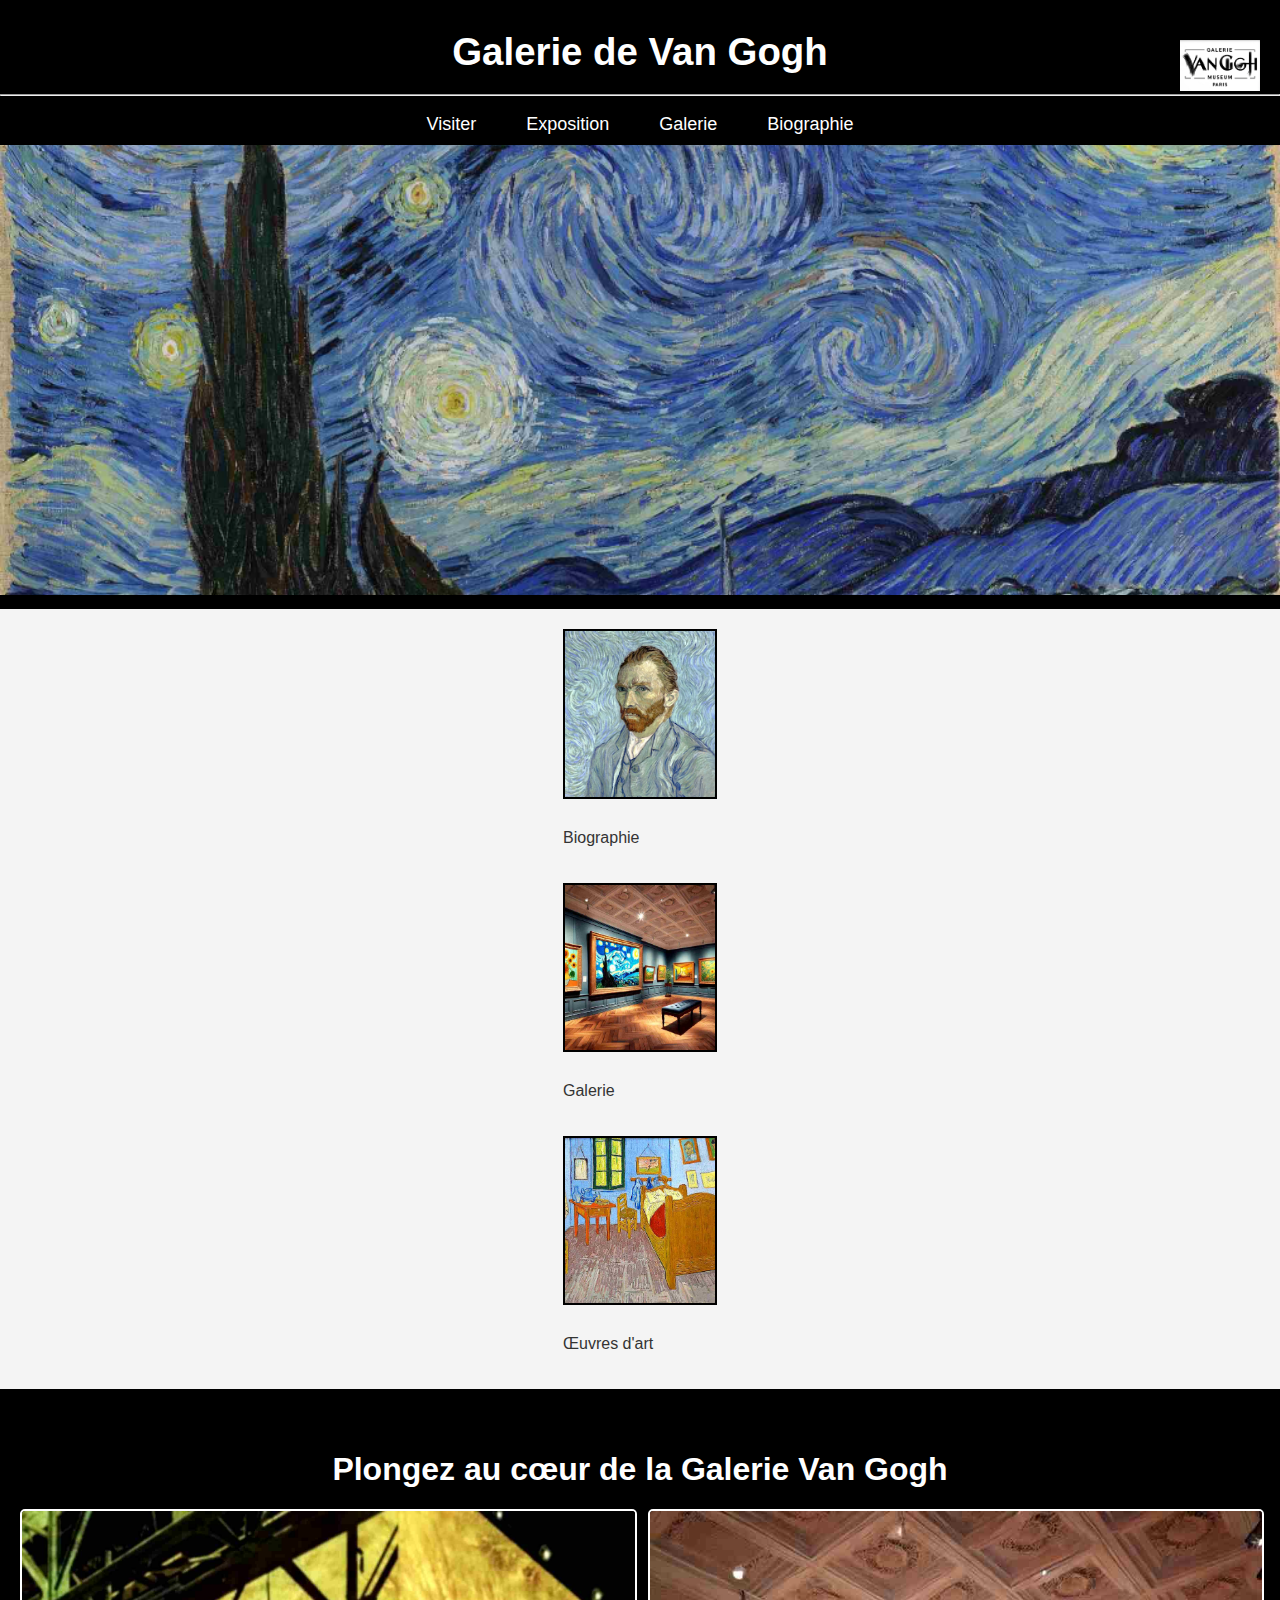
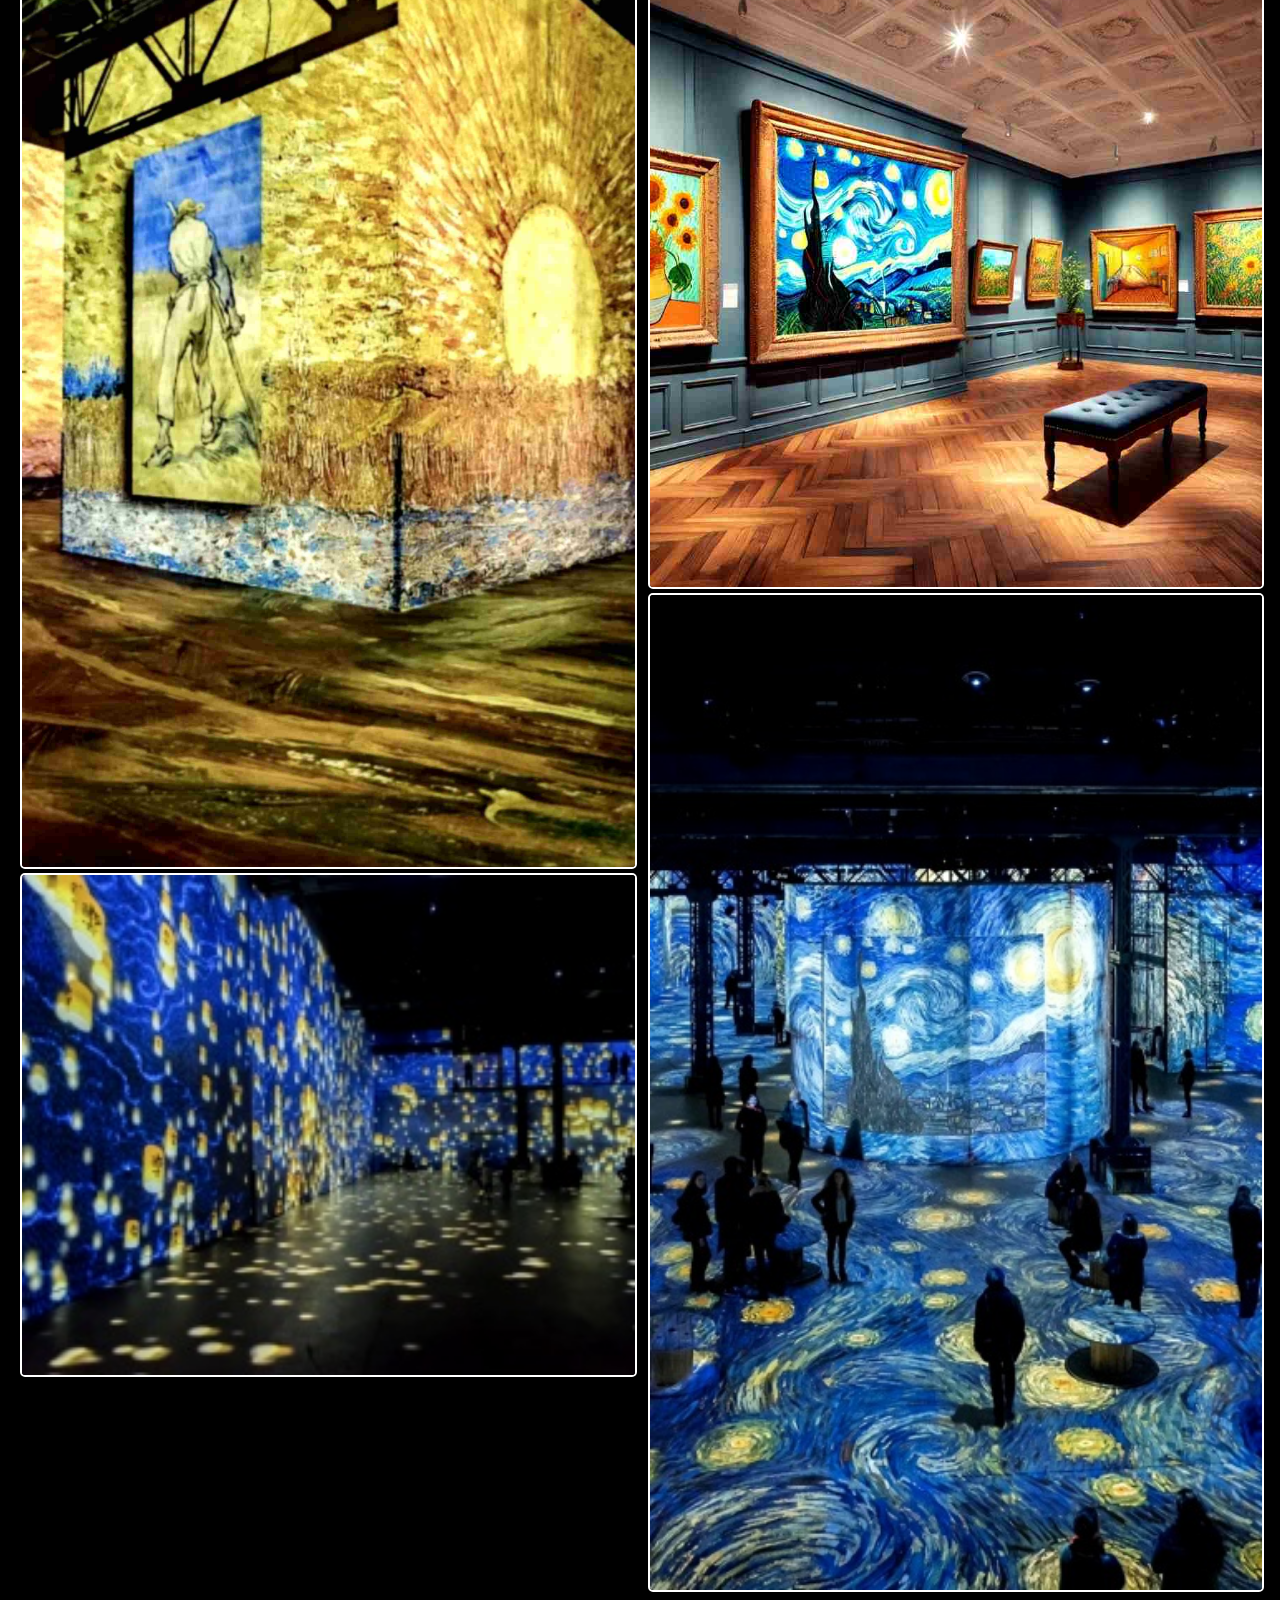
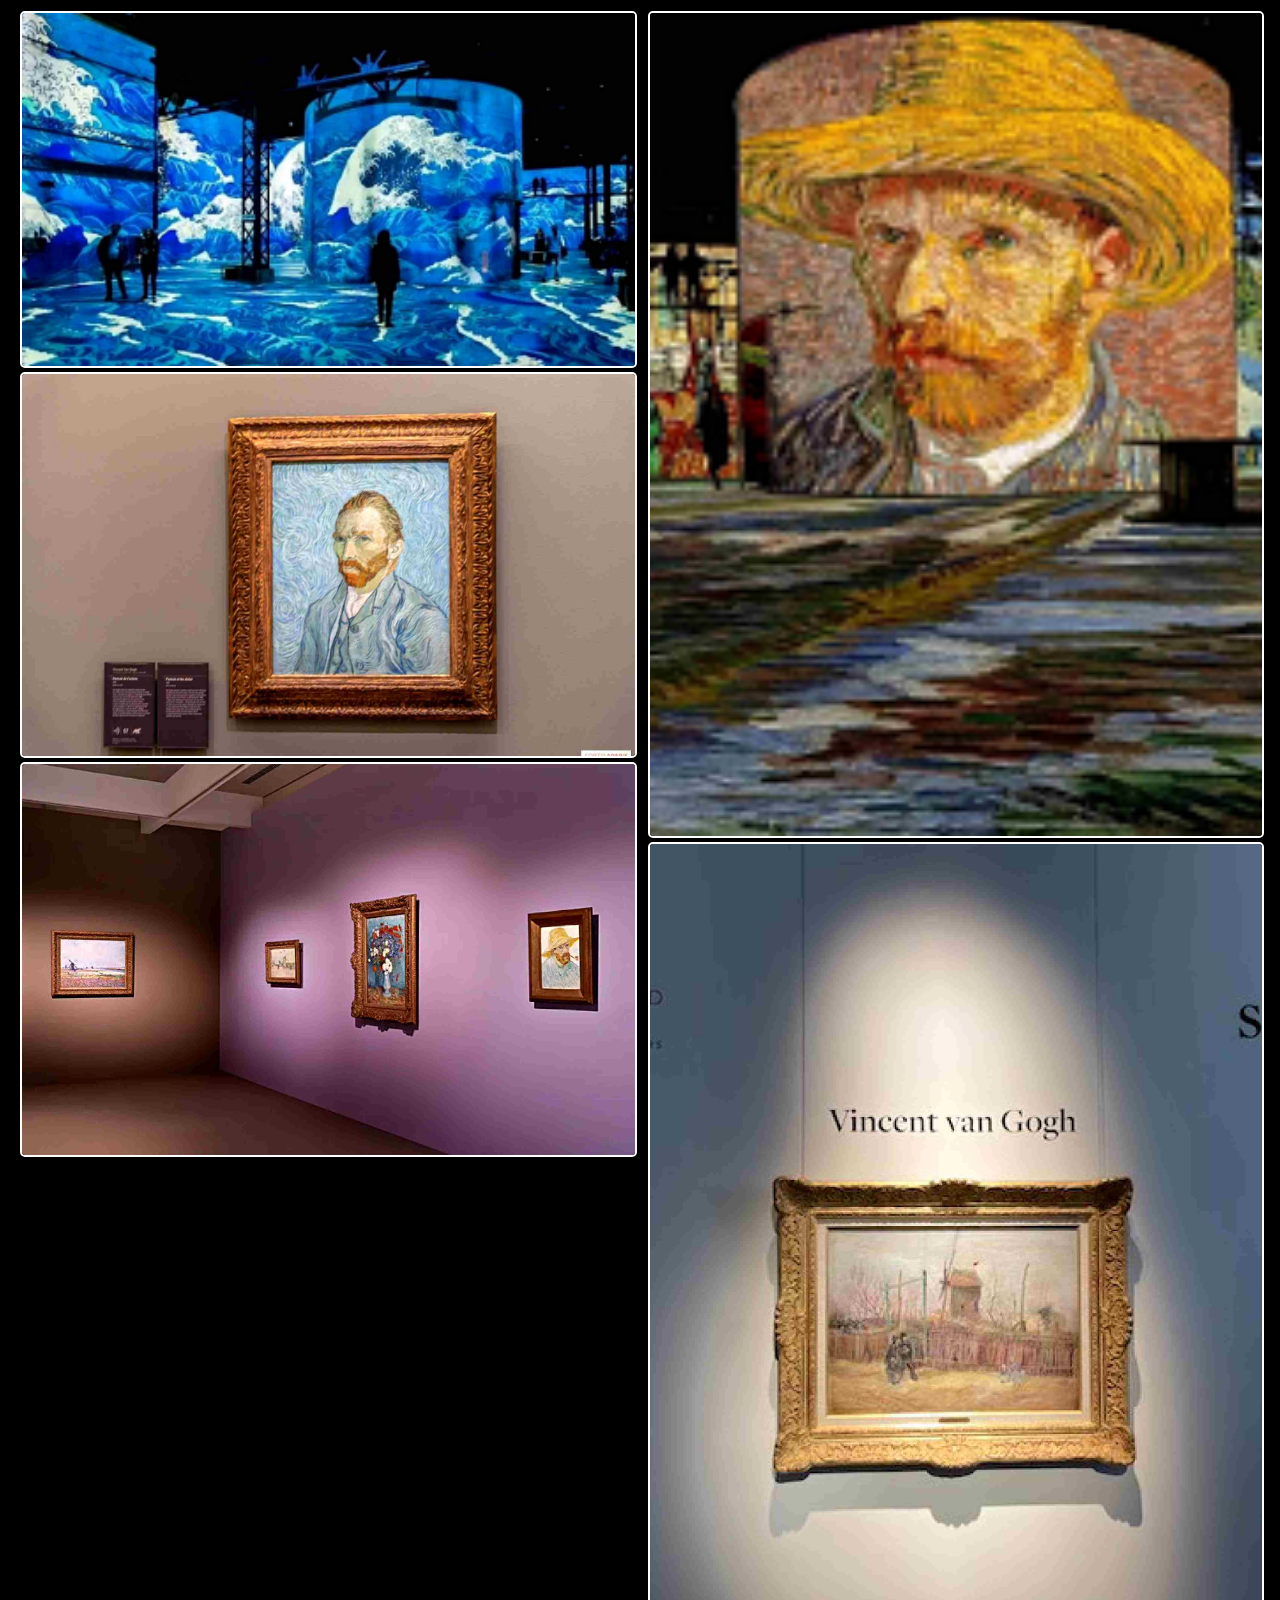
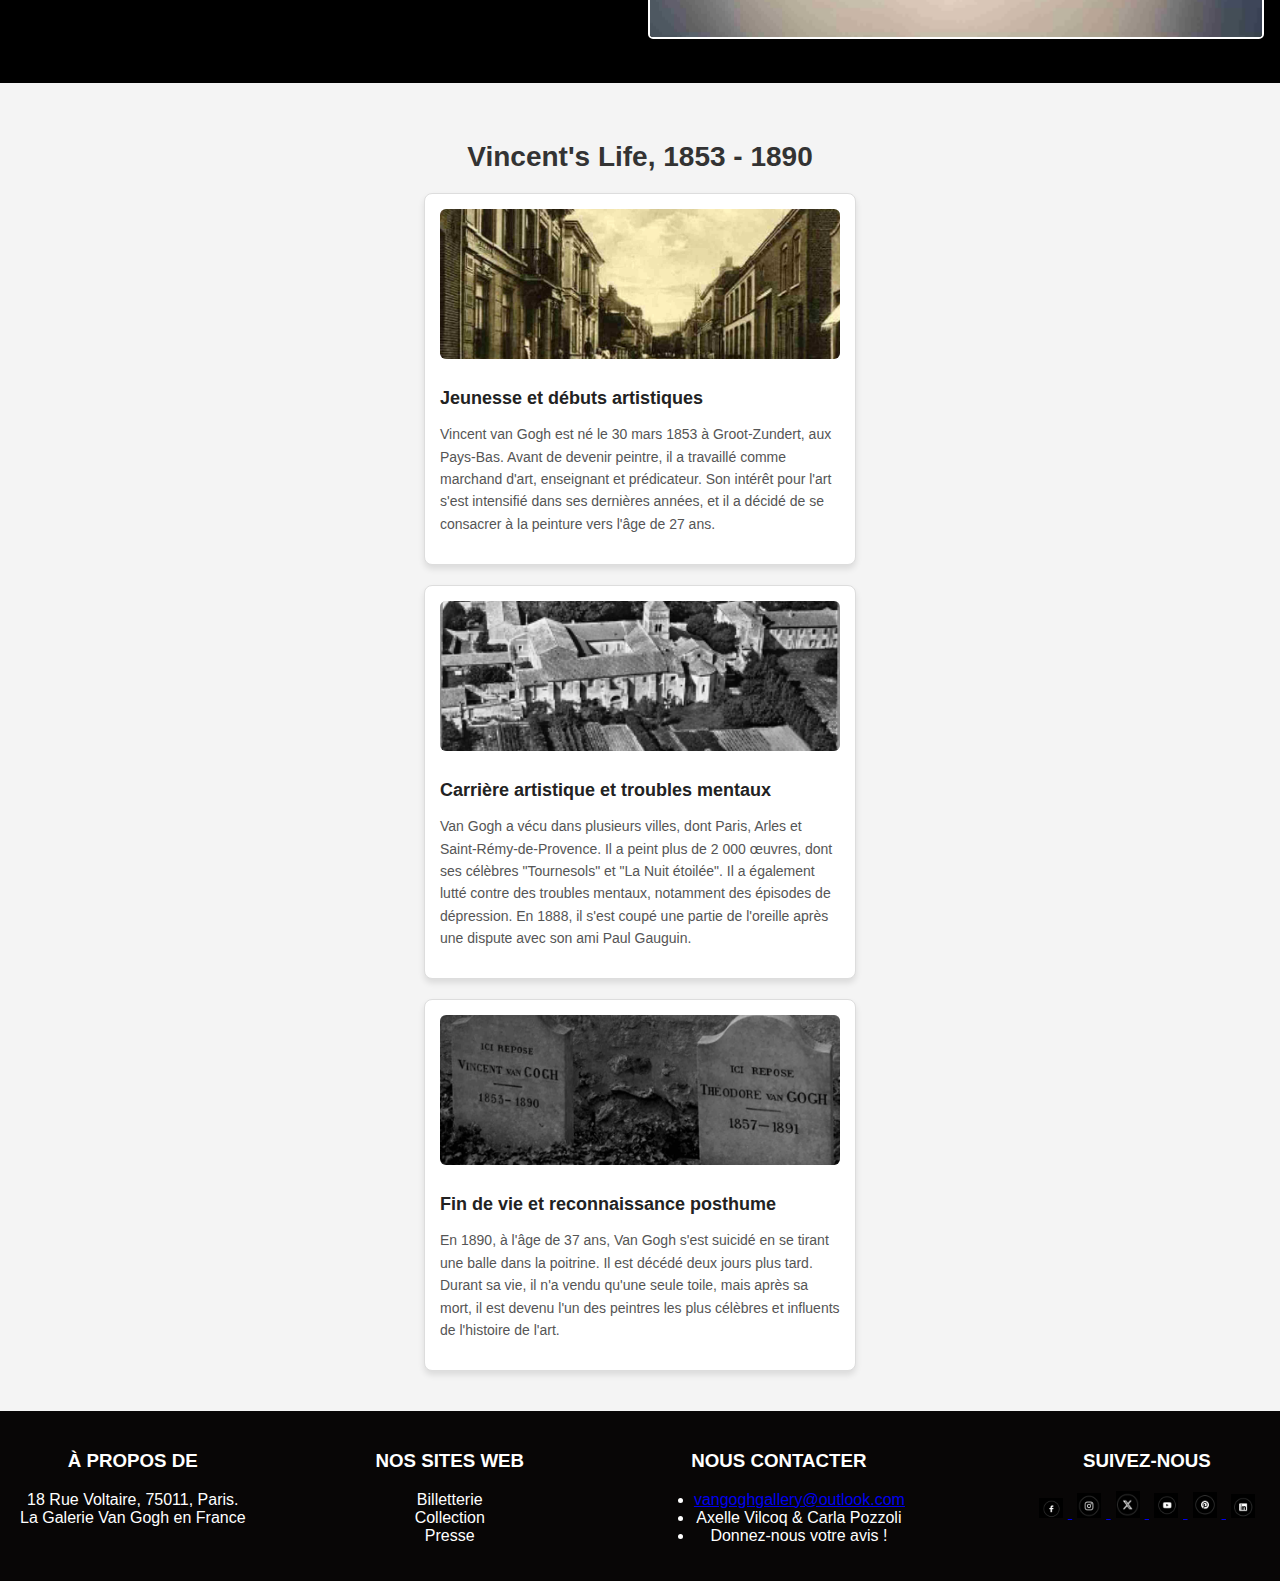
==== commit 3732116d: "Add files via upload" ====
--- a/index.html
+++ b/index.html
@@ -9,8 +9,8 @@
 <body>
     <header>
         <div class="frame-1">
-            <img src="images 2/logo.png" alt="Logo de la Galerie Van Gogh" class="logo">
             <h1 class="main-title">Galerie de Van Gogh</h1>
+            <img src="images 2/logo.png" alt="Logo de la Galerie Van Gogh" class="logo">   
     </div>
         <hr class="separator">
         <nav>
--- a/style.css
+++ b/style.css
@@ -12,10 +12,15 @@
     color: #fff;
     padding: 10px 0;
 }
+.frame-1 {
+    position: relative; 
+    text-align: center;
+}
 
 .frame-1 .logo {
-    position: absolute;
+    position:absolute;
     top: 10px;
+    margin-bottom: 100px;
     right: 20px;
     width: 80px;
 }
@@ -179,7 +184,20 @@
 }
 
 /* Responsive Design global */
-@media screen and (max-width: 768px) {
+@media screen and (max-width: 768px) { 
+    .frame-1 .logo {
+        display: block;
+        position: static;
+        margin: 0 auto;
+        margin-top: 10px;
+        max-width: 100px;
+}
+
+.frame-1 {
+    text-align: center;
+ 
+}
+
     /* Footer */
     footer {
         flex-direction: column;
@@ -190,6 +208,7 @@
     .social-icons img {
         width: 20px; /* Réduction des icônes */
     }
+}
 
     /* Section biographie */
     .biographie-grid {
@@ -213,7 +232,7 @@
         grid-template-columns: repeat(2, 1fr); /* Deux colonnes */
         gap: 15px; /* Espacement entre les éléments */
     }
-}
+
 
 /* Responsive pour les écrans très petits */
 @media screen and (max-width: 480px) {
@@ -224,6 +243,8 @@
 
     /* Galerie */
     .gallery-grid {
-        grid-template-columns: 1fr; /* Une seule colonne */
-    }
-}
+        grid-template-columns: 1fr; 
+    }
+}
+
+
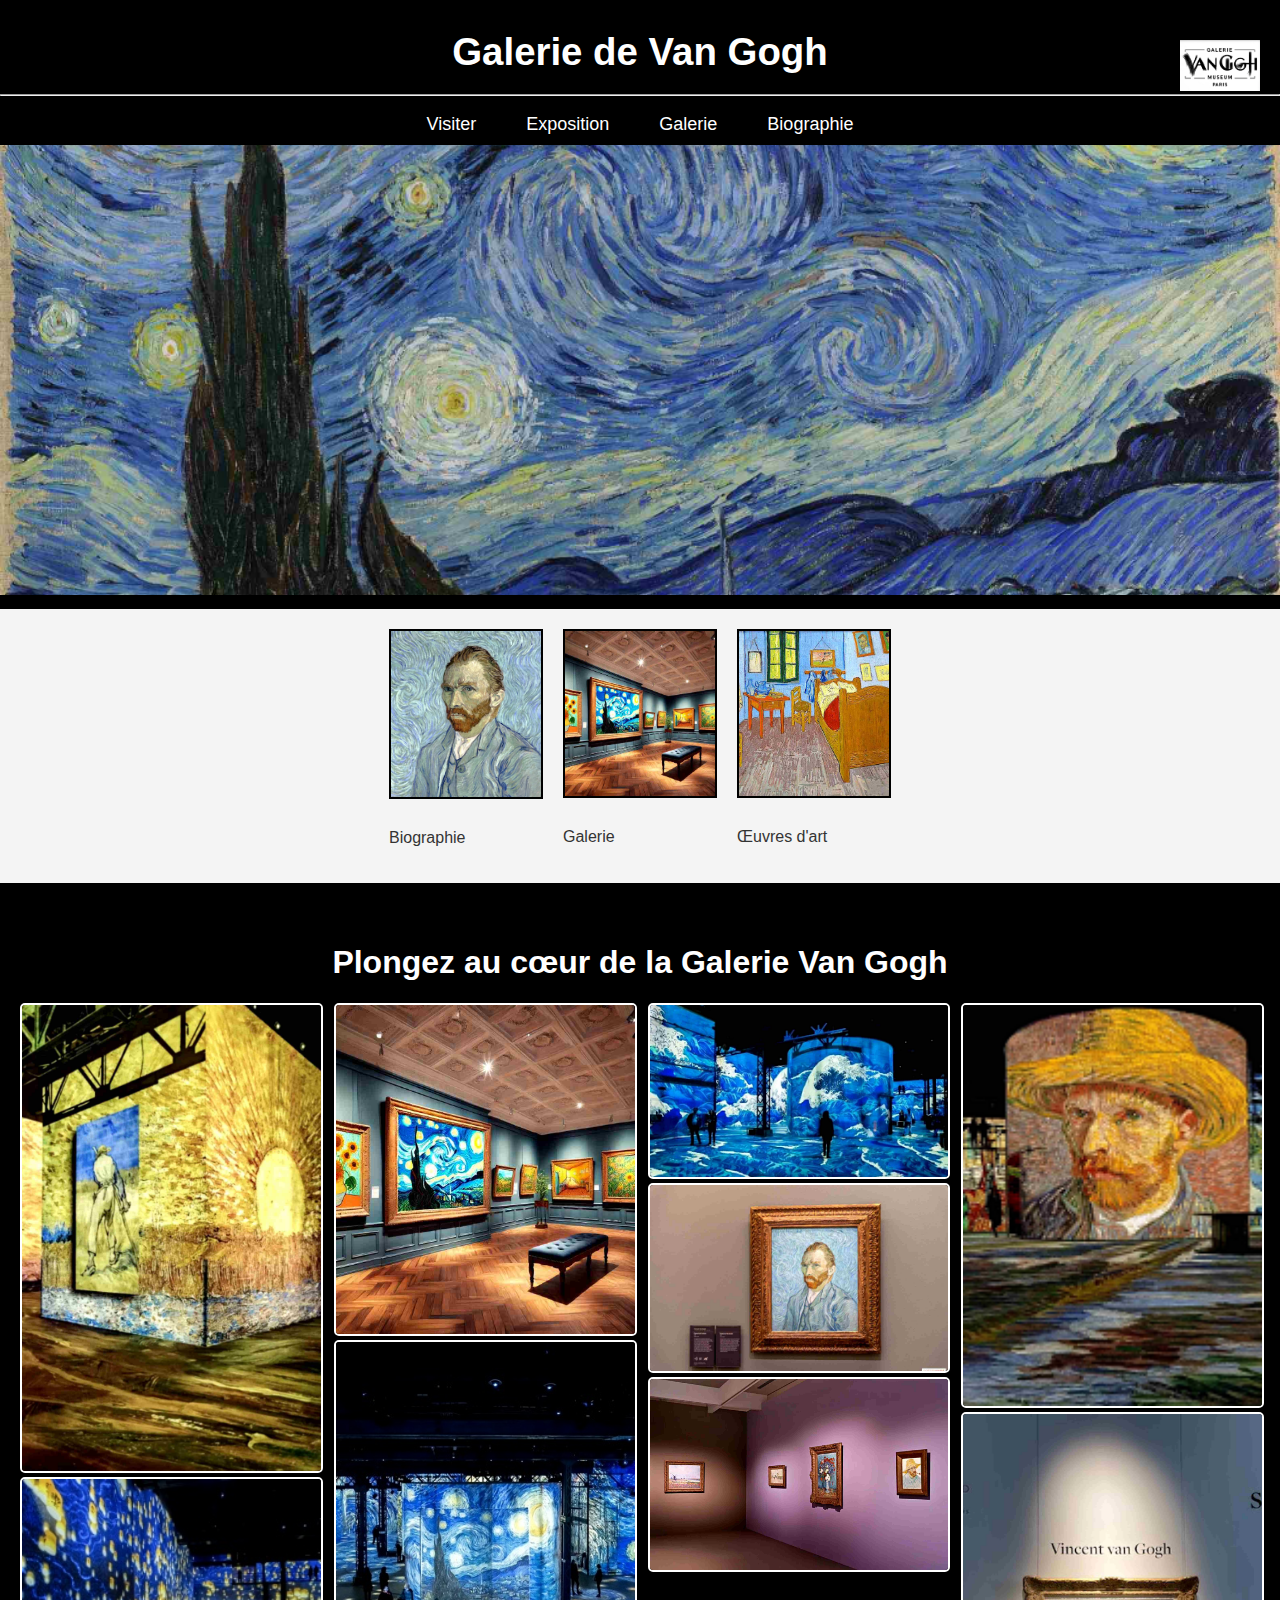
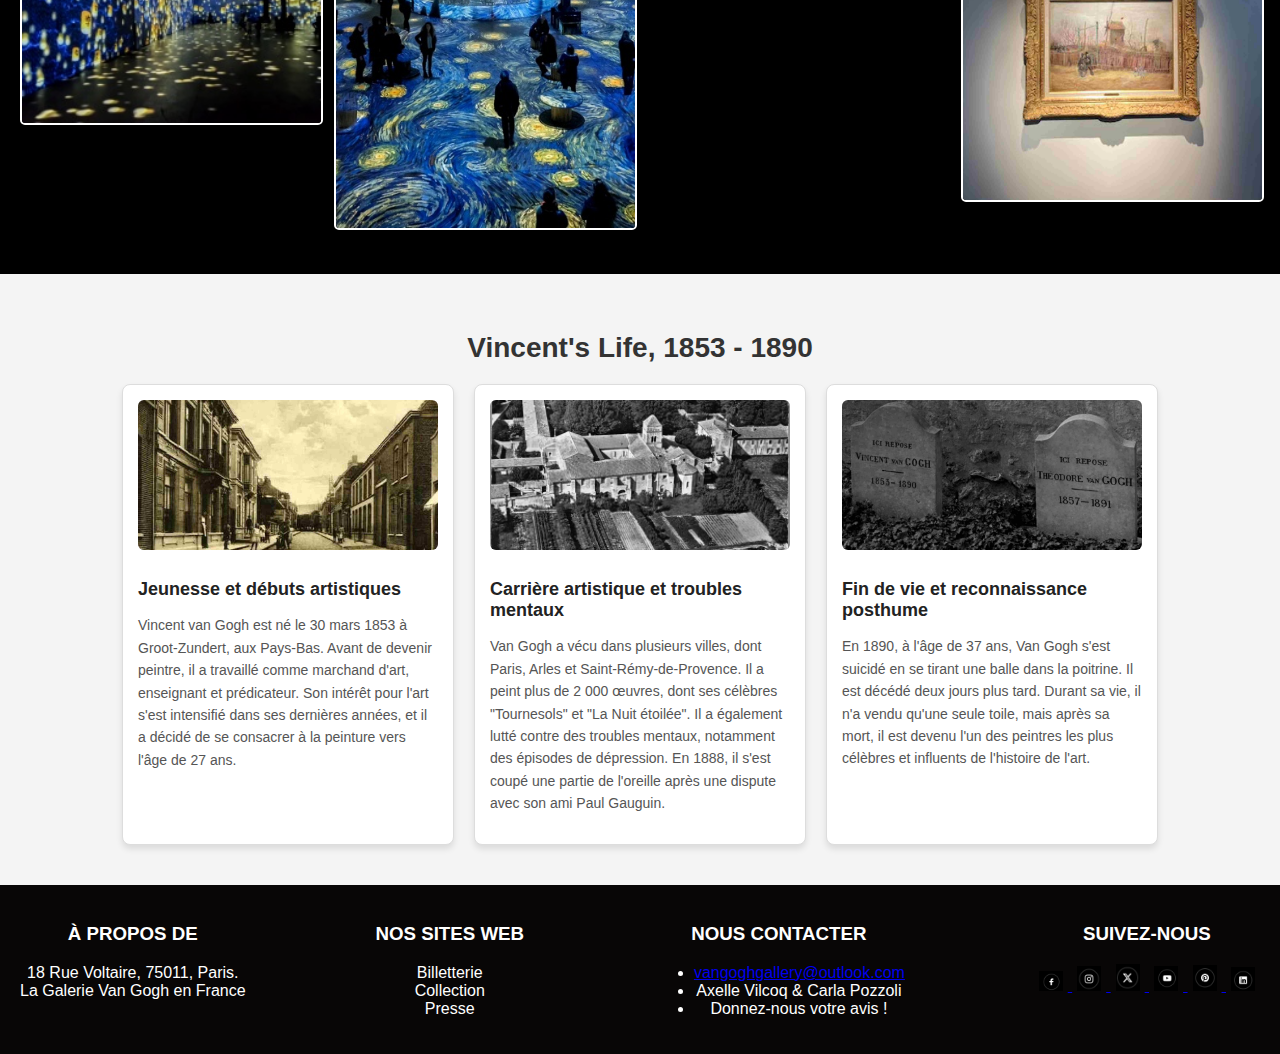
==== commit 8a34cd06: "Add files via upload" ====
--- a/index.html
+++ b/index.html
@@ -11,7 +11,6 @@
         <div class="frame-1">
             <h1 class="main-title">Galerie de Van Gogh</h1>
             <img src="images 2/logo.png" alt="Logo de la Galerie Van Gogh" class="logo">   
-    </div>
         <hr class="separator">
         <nav>
             <ul>
--- a/style.css
+++ b/style.css
@@ -191,12 +191,11 @@
         margin: 0 auto;
         margin-top: 10px;
         max-width: 100px;
-}
-
-.frame-1 {
-    text-align: center;
- 
-}
+    }
+
+    .frame-1 {
+        text-align: center;
+    }
 
     /* Footer */
     footer {
@@ -208,10 +207,10 @@
     .social-icons img {
         width: 20px; /* Réduction des icônes */
     }
-}
 
     /* Section biographie */
     .biographie-grid {
+        display: flex; 
         flex-direction: column;
         align-items: center;
     }
@@ -219,32 +218,43 @@
     .biographie-card {
         width: 100%;
         max-width: 400px;
+        margin: 10px 0; /* Ajout d'une marge pour espacer les cartes */
     }
 
     /* Section intro */
     .intro {
+        display: flex;
         flex-direction: column;
         align-items: center;
     }
 
     /* Galerie */
     .gallery-grid {
+        display: grid;
         grid-template-columns: repeat(2, 1fr); /* Deux colonnes */
         gap: 15px; /* Espacement entre les éléments */
     }
-
+}
 
 /* Responsive pour les écrans très petits */
 @media screen and (max-width: 480px) {
     /* Titre principal */
     .main-title {
         font-size: 24px; /* Taille réduite pour les petits écrans */
-      }
+    }
 
     /* Galerie */
     .gallery-grid {
-        grid-template-columns: 1fr; 
-    }
-}
-
-
+        grid-template-columns: 1fr; /* Une colonne sur les petits écrans */
+    }
+
+    /* Section biographie */
+    .biographie-card {
+        max-width: 100%; /* Utilisation de toute la largeur disponible */
+    }
+
+    /* Footer */
+    footer {
+        padding: 10px; /* Réduction du padding pour les très petits écrans */
+    }
+}
